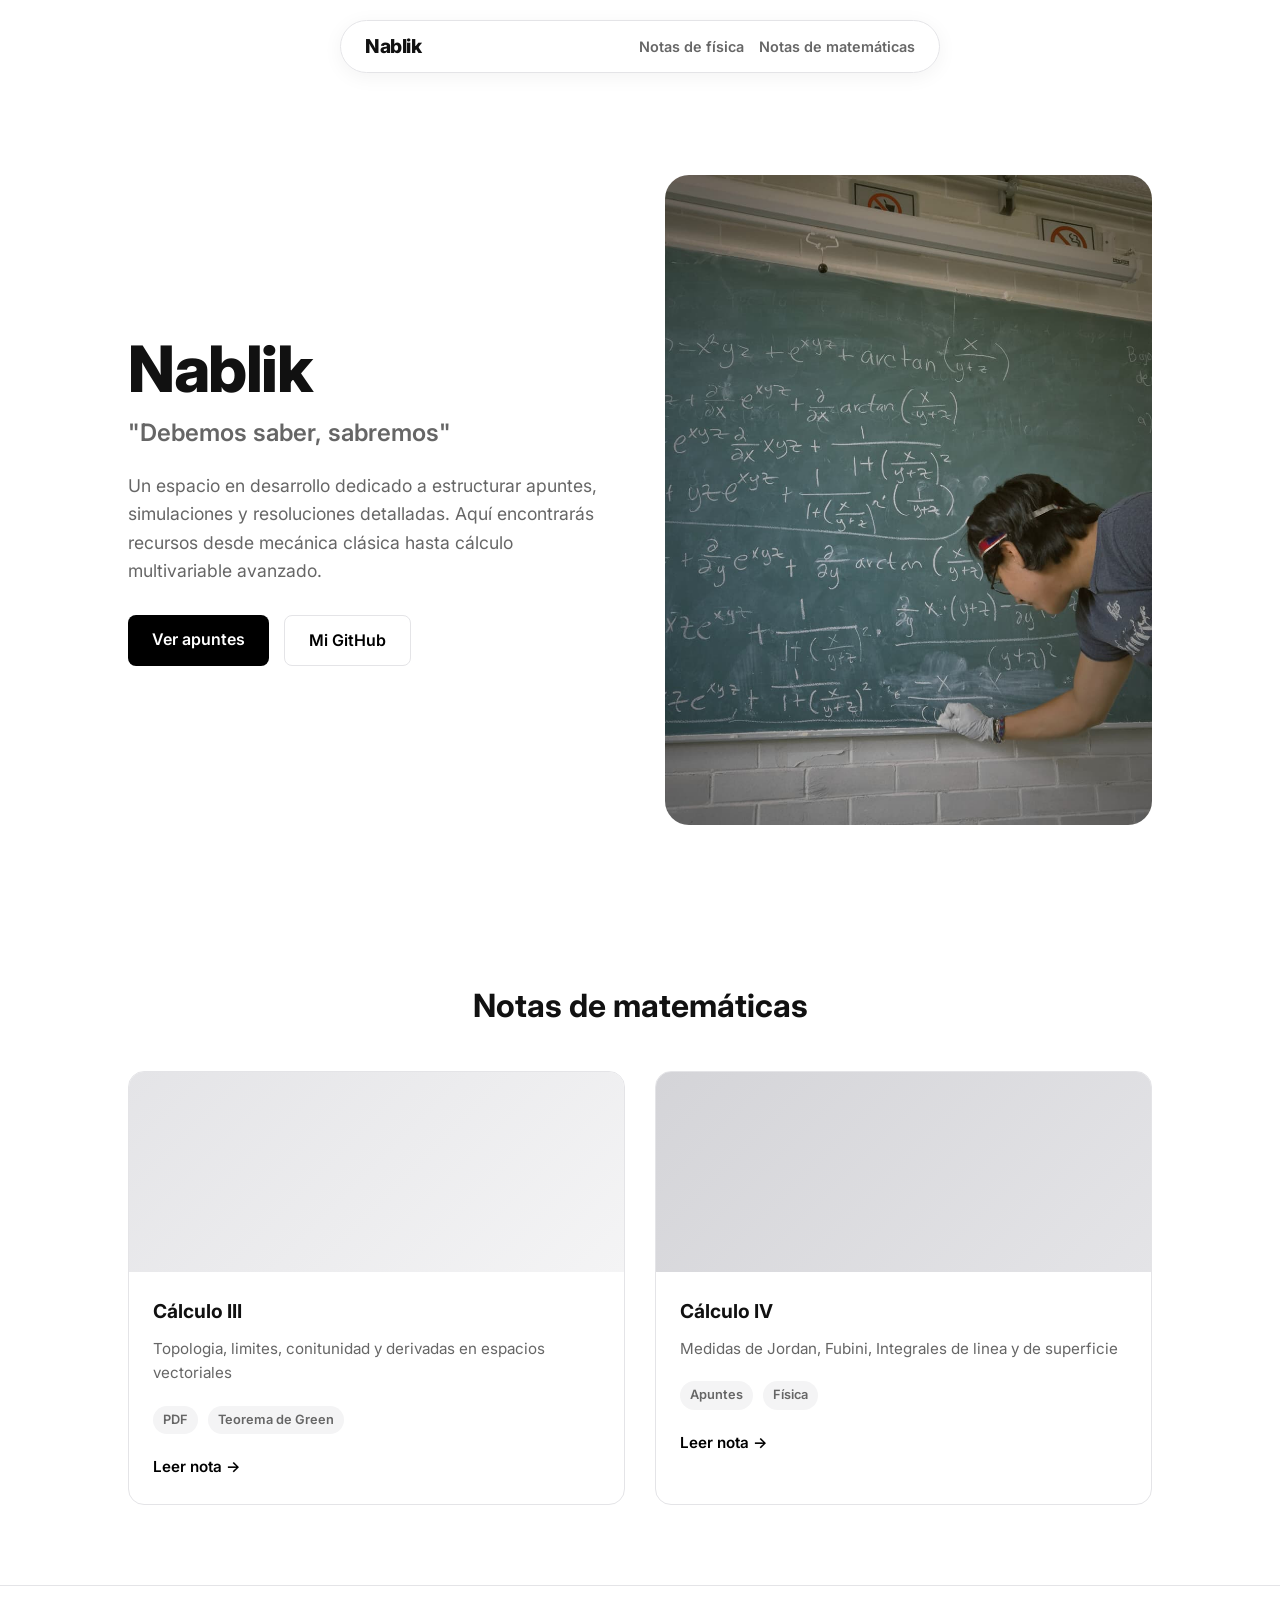
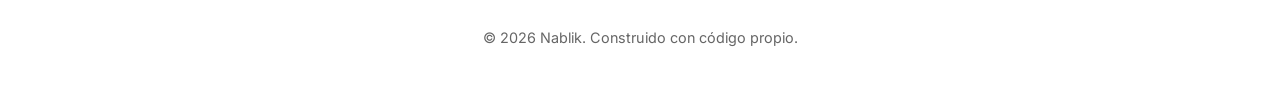
==== index.html @ 4bedd304 "Update index.html" ====
<!DOCTYPE html>
<html lang="es">
<head>
    <meta charset="UTF-8">
    <meta name="viewport" content="width=device-width, initial-scale=1.0">
    <title>Nablik </title>
    <link rel="stylesheet" href="style.css">
    <link href="https://fonts.googleapis.com/css2?family=Inter:wght@400;600;800&display=swap" rel="stylesheet">
</head>
<body>

    <nav class="navbar">
        <div class="logo">Nablik</div>
        <ul class="nav-links">
            <li><a href="#fisica">Notas de física</a></li>
            <li><a href="#matematicas">Notas de matemáticas</a></li>
        </ul>
    </nav>

    <section class="hero">
        <div class="hero-content">
            <h1><span>Nablik</span></h1>
            <h2>"Debemos saber, sabremos"</h2>
            <p>Un espacio en desarrollo dedicado a estructurar apuntes, simulaciones y resoluciones detalladas. Aquí encontrarás recursos desde mecánica clásica hasta cálculo multivariable avanzado.</p>
            <div class="hero-buttons">
                <a href="#matematicas" class="btn btn-primary">Ver apuntes</a>
                <a href="#" class="btn btn-outline">Mi GitHub</a>
            </div>
        </div>
        <div class="hero-image">
<div class="hero-image">
    <img src="thumb-mecanica.jpg" alt="Calculo" style="width: 100%; height: auto; border-radius: 24px;">
</div>
        </div>
    </section>

    <section id="matematicas" class="portfolio-section">
        <h2 class="section-title">Notas de matemáticas</h2>
        <div class="grid-container">
            
            <article class="card">
                <div class="card-img placeholder-1"></div>
                <div class="card-info">
                    <h3>Cálculo III</h3>
                    <p>Topologia, limites, conitunidad y derivadas en espacios vectoriales</p>
                    <div class="tags">
                        <span>PDF</span>
                        <span>Teorema de Green</span>
                    </div>
                    <a href="#" class="btn-link">Leer nota &rarr;</a>
                </div>
            </article>

            <article class="card">
                <div class="card-img placeholder-2"></div>
                <div class="card-info">
                    <h3>Cálculo  IV</h3>
                    <p>Medidas de Jordan, Fubini, Integrales de linea y de superficie</p>
                    <div class="tags">
                        <span>Apuntes</span>
                        <span>Física</span>
                    </div>
                    <a href="#" class="btn-link">Leer nota &rarr;</a>
                </div>
            </article>

        </div>
    </section>

    <footer>
        <p>&copy; 2026 Nablik. Construido con código propio.</p>
    </footer>

</body>
</html>
---- style.css ----
/* --- Variables de Color (Escala de Grises) --- */
:root {
    --bg-color: #ffffff;
    --text-main: #111111;
    --text-muted: #666666;
    --gray-light: #f4f4f5;
    --gray-border: #e4e4e7;
    --black: #000000;
}

/* --- Reseteo Básico --- */
* {
    margin: 0;
    padding: 0;
    box-sizing: border-box;
    font-family: 'Inter', sans-serif;
    scroll-behavior: smooth;
}

body {
    background-color: var(--bg-color);
    color: var(--text-main);
    line-height: 1.6;
}

/* --- Navegación Flotante (Estilo Video) --- */
.navbar {
    position: fixed;
    top: 20px;
    left: 50%;
    transform: translateX(-50%);
    background: rgba(255, 255, 255, 0.85);
    backdrop-filter: blur(10px);
    padding: 10px 24px;
    border-radius: 50px;
    box-shadow: 0 4px 20px rgba(0,0,0,0.05);
    border: 1px solid var(--gray-border);
    display: flex;
    gap: 30px;
    align-items: center;
    z-index: 1000;
    width: 90%;
    max-width: 600px;
    justify-content: space-between;
}

.logo {
    font-weight: 800;
    font-size: 1.2rem;
    letter-spacing: -0.5px;
}

.nav-links {
    list-style: none;
    display: flex;
    gap: 15px;
}

.nav-links a {
    text-decoration: none;
    color: var(--text-muted);
    font-size: 0.9rem;
    font-weight: 600;
    transition: color 0.3s ease;
}

.nav-links a:hover {
    color: var(--black);
}

/* --- Sección Hero --- */
.hero {
    min-height: 100vh;
    display: flex;
    align-items: center;
    justify-content: space-between;
    padding: 0 10%;
    gap: 50px;
    padding-top: 100px;
}

.hero-content {
    flex: 1;
}

.hero-content h1 {
    font-size: 4rem;
    font-weight: 800;
    line-height: 1.1;
    margin-bottom: 10px;
    letter-spacing: -1.5px;
}

.hero-content h2 {
    font-size: 1.5rem;
    color: var(--text-muted);
    font-weight: 600;
    margin-bottom: 20px;
}

.hero-content p {
    color: var(--text-muted);
    font-size: 1.1rem;
    margin-bottom: 30px;
    max-width: 500px;
}

/* Botones */
.hero-buttons {
    display: flex;
    gap: 15px;
}

.btn {
    padding: 12px 24px;
    border-radius: 8px;
    text-decoration: none;
    font-weight: 600;
    transition: all 0.3s ease;
}

.btn-primary {
    background-color: var(--black);
    color: var(--bg-color);
}

.btn-primary:hover {
    background-color: #333;
}

.btn-outline {
    background-color: transparent;
    color: var(--black);
    border: 1px solid var(--gray-border);
}

.btn-outline:hover {
    background-color: var(--gray-light);
}

/* Imagen Hero Placeholder */
.hero-image {
    flex: 1;
    display: flex;
    justify-content: flex-end;
}

.img-placeholder {
    width: 100%;
    max-width: 400px;
    height: 400px;
    background-color: var(--gray-light);
    border-radius: 24px;
    display: flex;
    align-items: center;
    justify-content: center;
    text-align: center;
    color: var(--text-muted);
    border: 1px dashed #ccc;
}

/* --- Sección de Notas (Tarjetas / Grid) --- */
.portfolio-section {
    padding: 80px 10%;
}

.section-title {
    font-size: 2rem;
    margin-bottom: 40px;
    text-align: center;
}

.grid-container {
    display: grid;
    grid-template-columns: repeat(auto-fit, minmax(300px, 1fr));
    gap: 30px;
}

.card {
    background-color: var(--bg-color);
    border: 1px solid var(--gray-border);
    border-radius: 16px;
    overflow: hidden;
    transition: transform 0.3s ease, box-shadow 0.3s ease;
}

.card:hover {
    transform: translateY(-5px);
    box-shadow: 0 10px 30px rgba(0,0,0,0.08);
}

.card-img {
    height: 200px;
    background-color: var(--gray-light);
}

.placeholder-1 { background: linear-gradient(135deg, #e4e4e7, #f4f4f5); }
.placeholder-2 { background: linear-gradient(135deg, #d4d4d8, #e4e4e7); }

.card-info {
    padding: 24px;
}

.card-info h3 {
    font-size: 1.2rem;
    margin-bottom: 10px;
}

.card-info p {
    color: var(--text-muted);
    font-size: 0.95rem;
    margin-bottom: 20px;
}

.tags {
    display: flex;
    gap: 10px;
    margin-bottom: 20px;
    flex-wrap: wrap;
}

.tags span {
    background-color: var(--gray-light);
    padding: 4px 10px;
    border-radius: 20px;
    font-size: 0.8rem;
    color: var(--text-muted);
    font-weight: 600;
}

.btn-link {
    text-decoration: none;
    color: var(--black);
    font-weight: 600;
    font-size: 0.95rem;
}

.btn-link:hover {
    text-decoration: underline;
}

/* --- Footer --- */
footer {
    text-align: center;
    padding: 40px;
    color: var(--text-muted);
    font-size: 0.9rem;
    border-top: 1px solid var(--gray-border);
}

/* --- Diseño Adaptable (Celulares) --- */
@media (max-width: 768px) {
    .navbar {
        flex-direction: column;
        gap: 10px;
        padding: 15px;
        border-radius: 16px;
    }
    
    .hero {
        flex-direction: column;
        text-align: center;
        padding-top: 140px;
    }

    .hero-content h1 {
        font-size: 3rem;
    }

    .hero-buttons {
        justify-content: center;
    }

    .hero-image {
        justify-content: center;
        width: 100%;
        margin-top: 30px;
    }
}
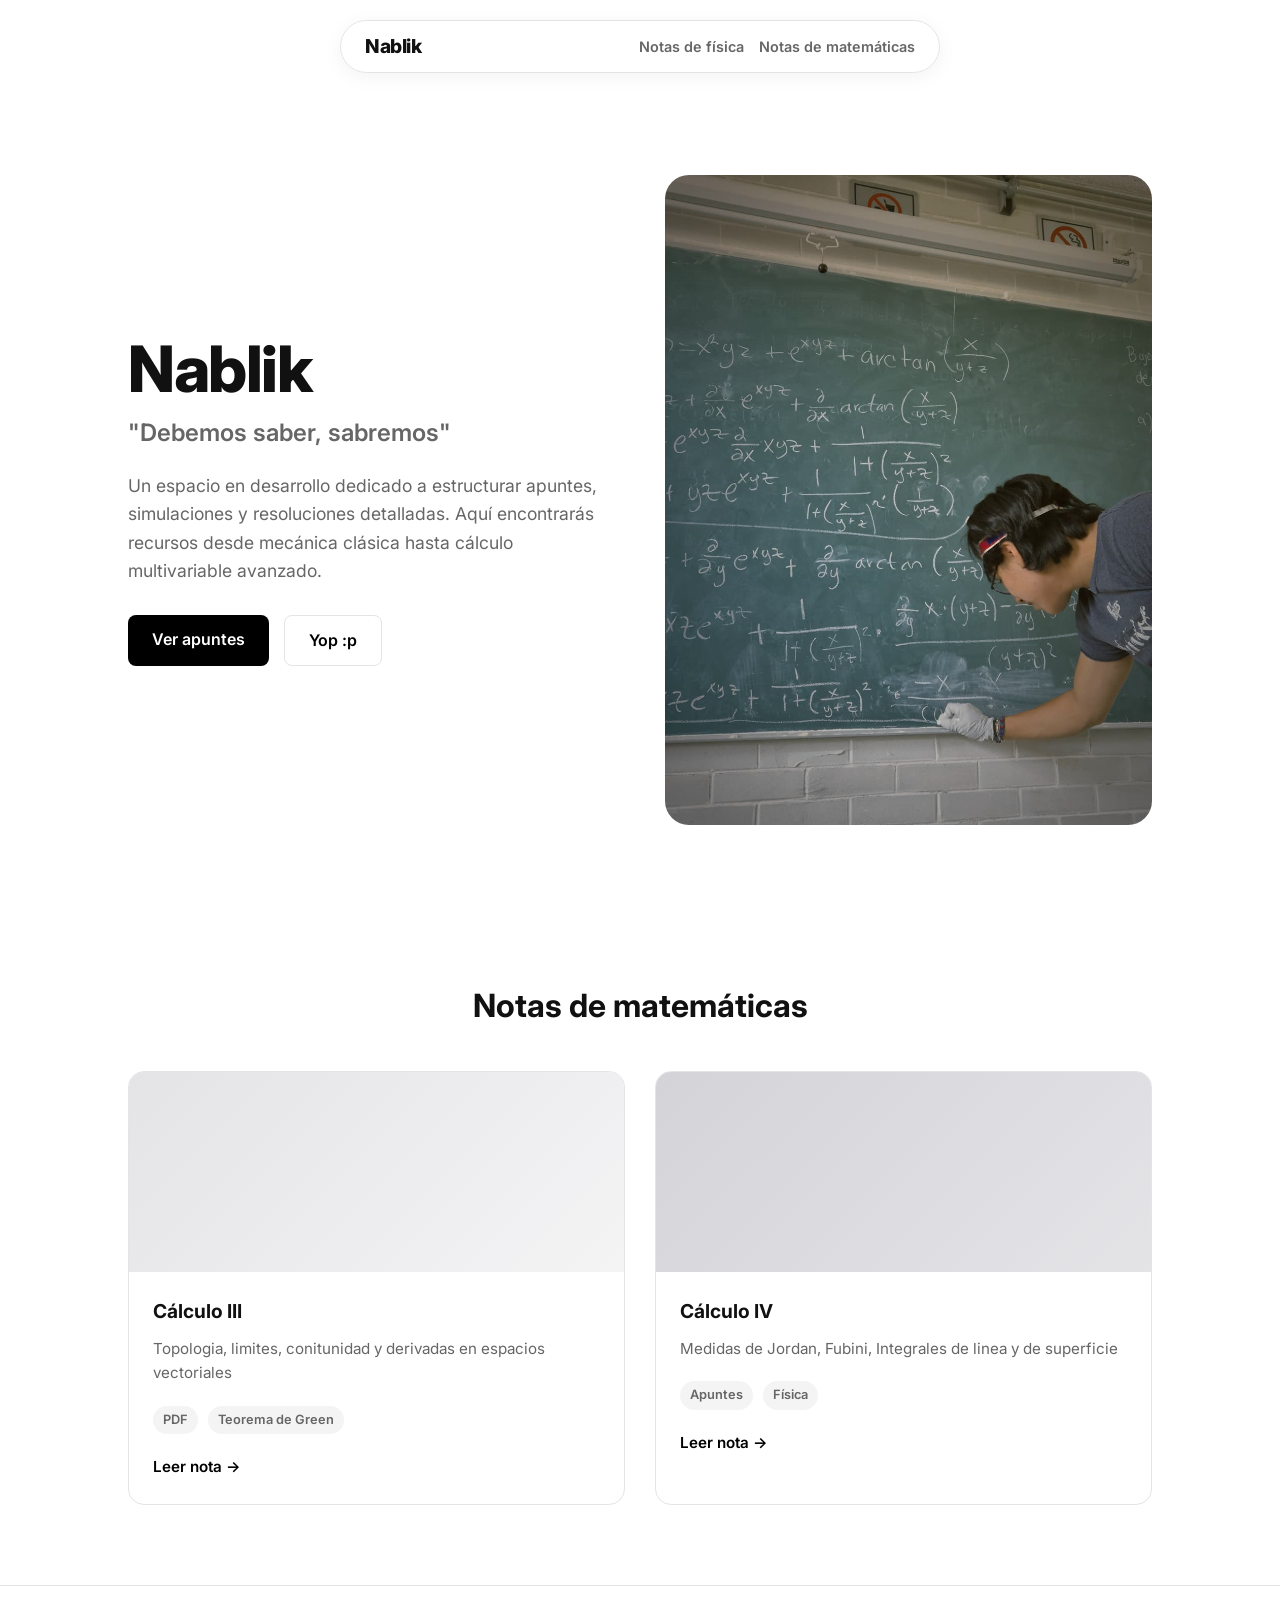
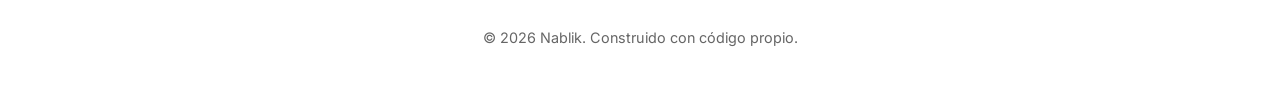
==== commit ebd7f969: "Update index.html" ====
--- a/index.html
+++ b/index.html
@@ -24,7 +24,7 @@
             <p>Un espacio en desarrollo dedicado a estructurar apuntes, simulaciones y resoluciones detalladas. Aquí encontrarás recursos desde mecánica clásica hasta cálculo multivariable avanzado.</p>
             <div class="hero-buttons">
                 <a href="#matematicas" class="btn btn-primary">Ver apuntes</a>
-                <a href="#" class="btn btn-outline">Mi GitHub</a>
+                <a href="#" class="btn btn-outline">Yop :p</a>
             </div>
         </div>
         <div class="hero-image">
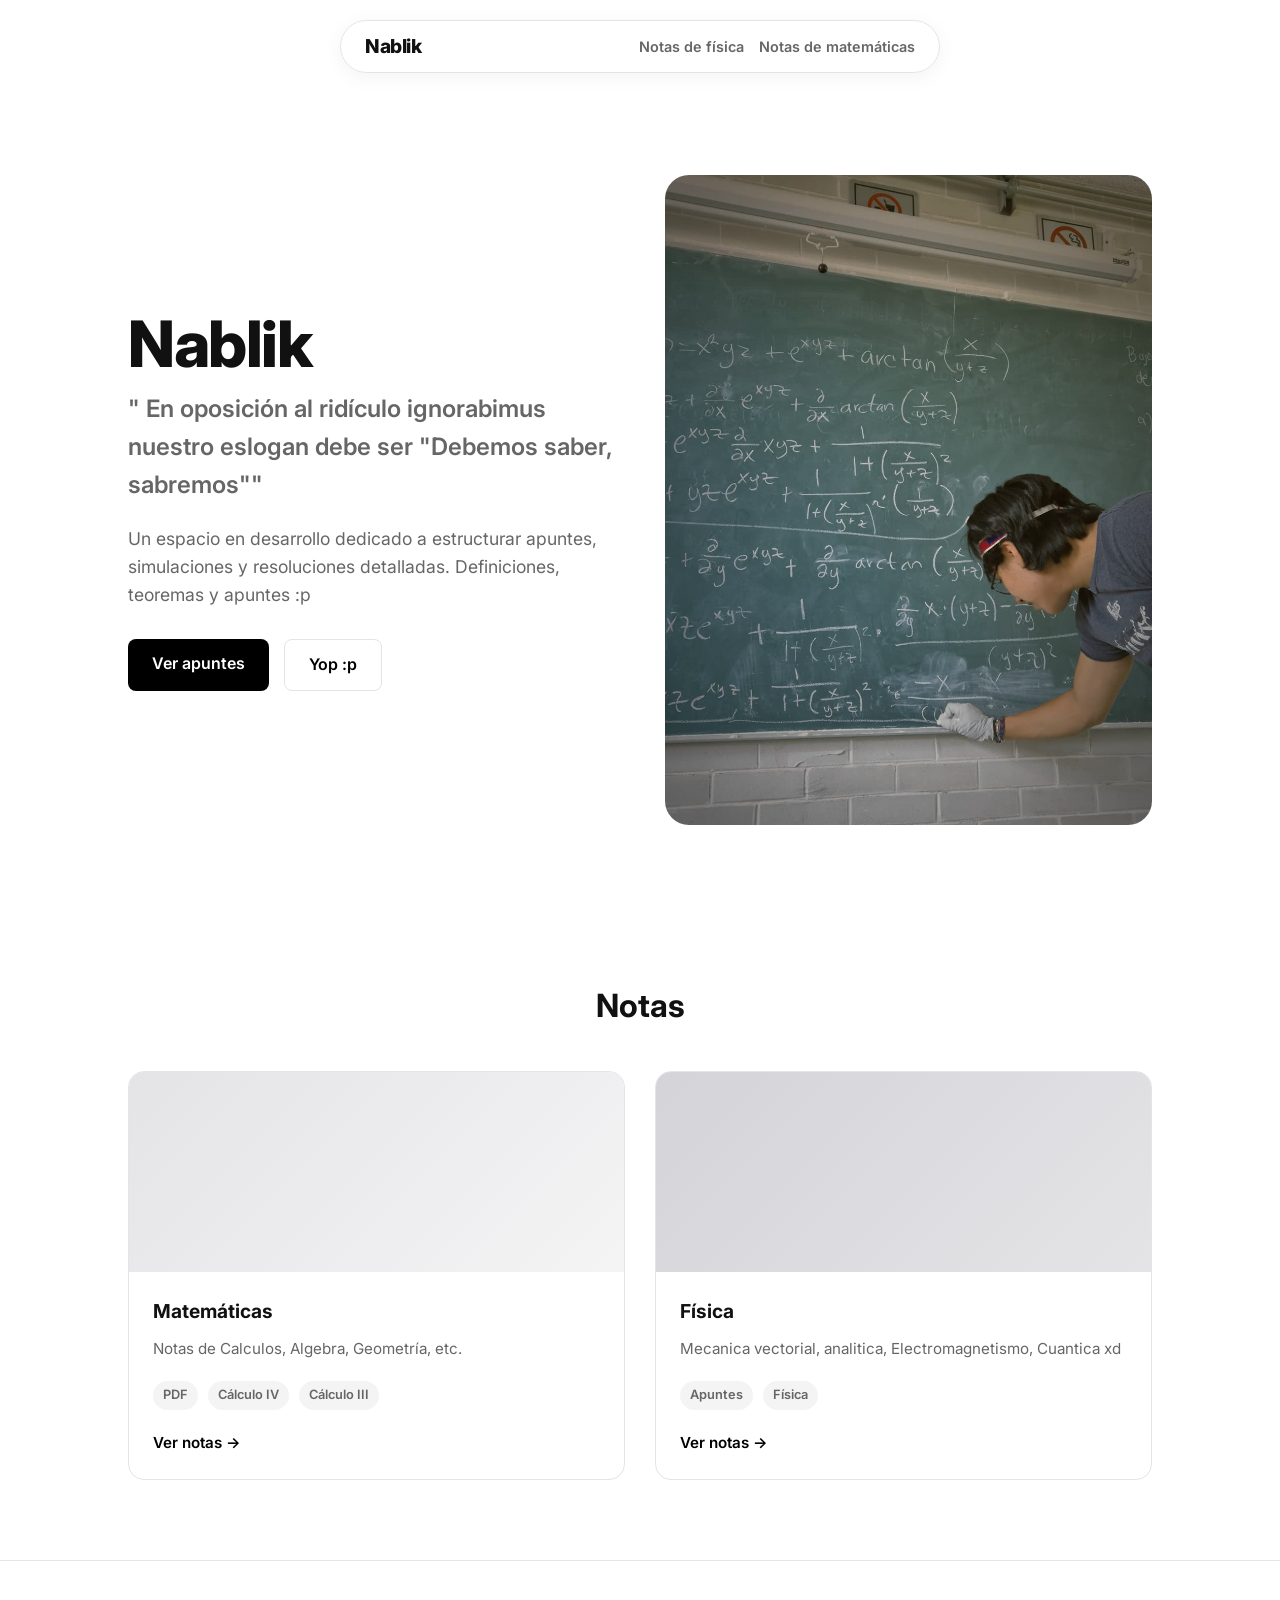
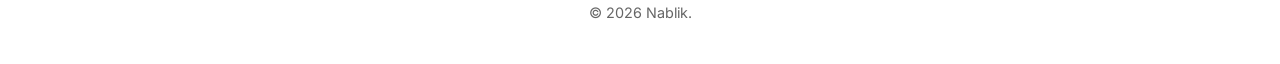
==== commit 36860404: "Update index.html" ====
--- a/index.html
+++ b/index.html
@@ -20,8 +20,8 @@
     <section class="hero">
         <div class="hero-content">
             <h1><span>Nablik</span></h1>
-            <h2>"Debemos saber, sabremos"</h2>
-            <p>Un espacio en desarrollo dedicado a estructurar apuntes, simulaciones y resoluciones detalladas. Aquí encontrarás recursos desde mecánica clásica hasta cálculo multivariable avanzado.</p>
+            <h2>" En oposición al ridículo ignorabimus nuestro eslogan debe ser "Debemos saber, sabremos""</h2>
+            <p>Un espacio en desarrollo dedicado a estructurar apuntes, simulaciones y resoluciones detalladas. Definiciones, teoremas y apuntes :p</p>
             <div class="hero-buttons">
                 <a href="#matematicas" class="btn btn-primary">Ver apuntes</a>
                 <a href="#" class="btn btn-outline">Yop :p</a>
@@ -35,32 +35,33 @@
     </section>
 
     <section id="matematicas" class="portfolio-section">
-        <h2 class="section-title">Notas de matemáticas</h2>
+        <h2 class="section-title">Notas</h2>
         <div class="grid-container">
             
             <article class="card">
                 <div class="card-img placeholder-1"></div>
                 <div class="card-info">
-                    <h3>Cálculo III</h3>
-                    <p>Topologia, limites, conitunidad y derivadas en espacios vectoriales</p>
+                    <h3>Matemáticas</h3>
+                    <p>Notas de Calculos, Algebra, Geometría, etc.</p>
                     <div class="tags">
                         <span>PDF</span>
-                        <span>Teorema de Green</span>
+                        <span>Cálculo IV</span>
+                        <span>Cálculo III</span>
                     </div>
-                    <a href="#" class="btn-link">Leer nota &rarr;</a>
+                    <a href="#" class="btn-link">Ver notas &rarr;</a>
                 </div>
             </article>
 
             <article class="card">
                 <div class="card-img placeholder-2"></div>
                 <div class="card-info">
-                    <h3>Cálculo  IV</h3>
-                    <p>Medidas de Jordan, Fubini, Integrales de linea y de superficie</p>
+                    <h3>Física</h3>
+                    <p>Mecanica vectorial, analitica, Electromagnetismo, Cuantica xd</p>
                     <div class="tags">
                         <span>Apuntes</span>
                         <span>Física</span>
                     </div>
-                    <a href="#" class="btn-link">Leer nota &rarr;</a>
+                    <a href="#" class="btn-link">Ver notas &rarr;</a>
                 </div>
             </article>
 
@@ -68,7 +69,7 @@
     </section>
 
     <footer>
-        <p>&copy; 2026 Nablik. Construido con código propio.</p>
+        <p>&copy; 2026 Nablik.</p>
     </footer>
 
 </body>
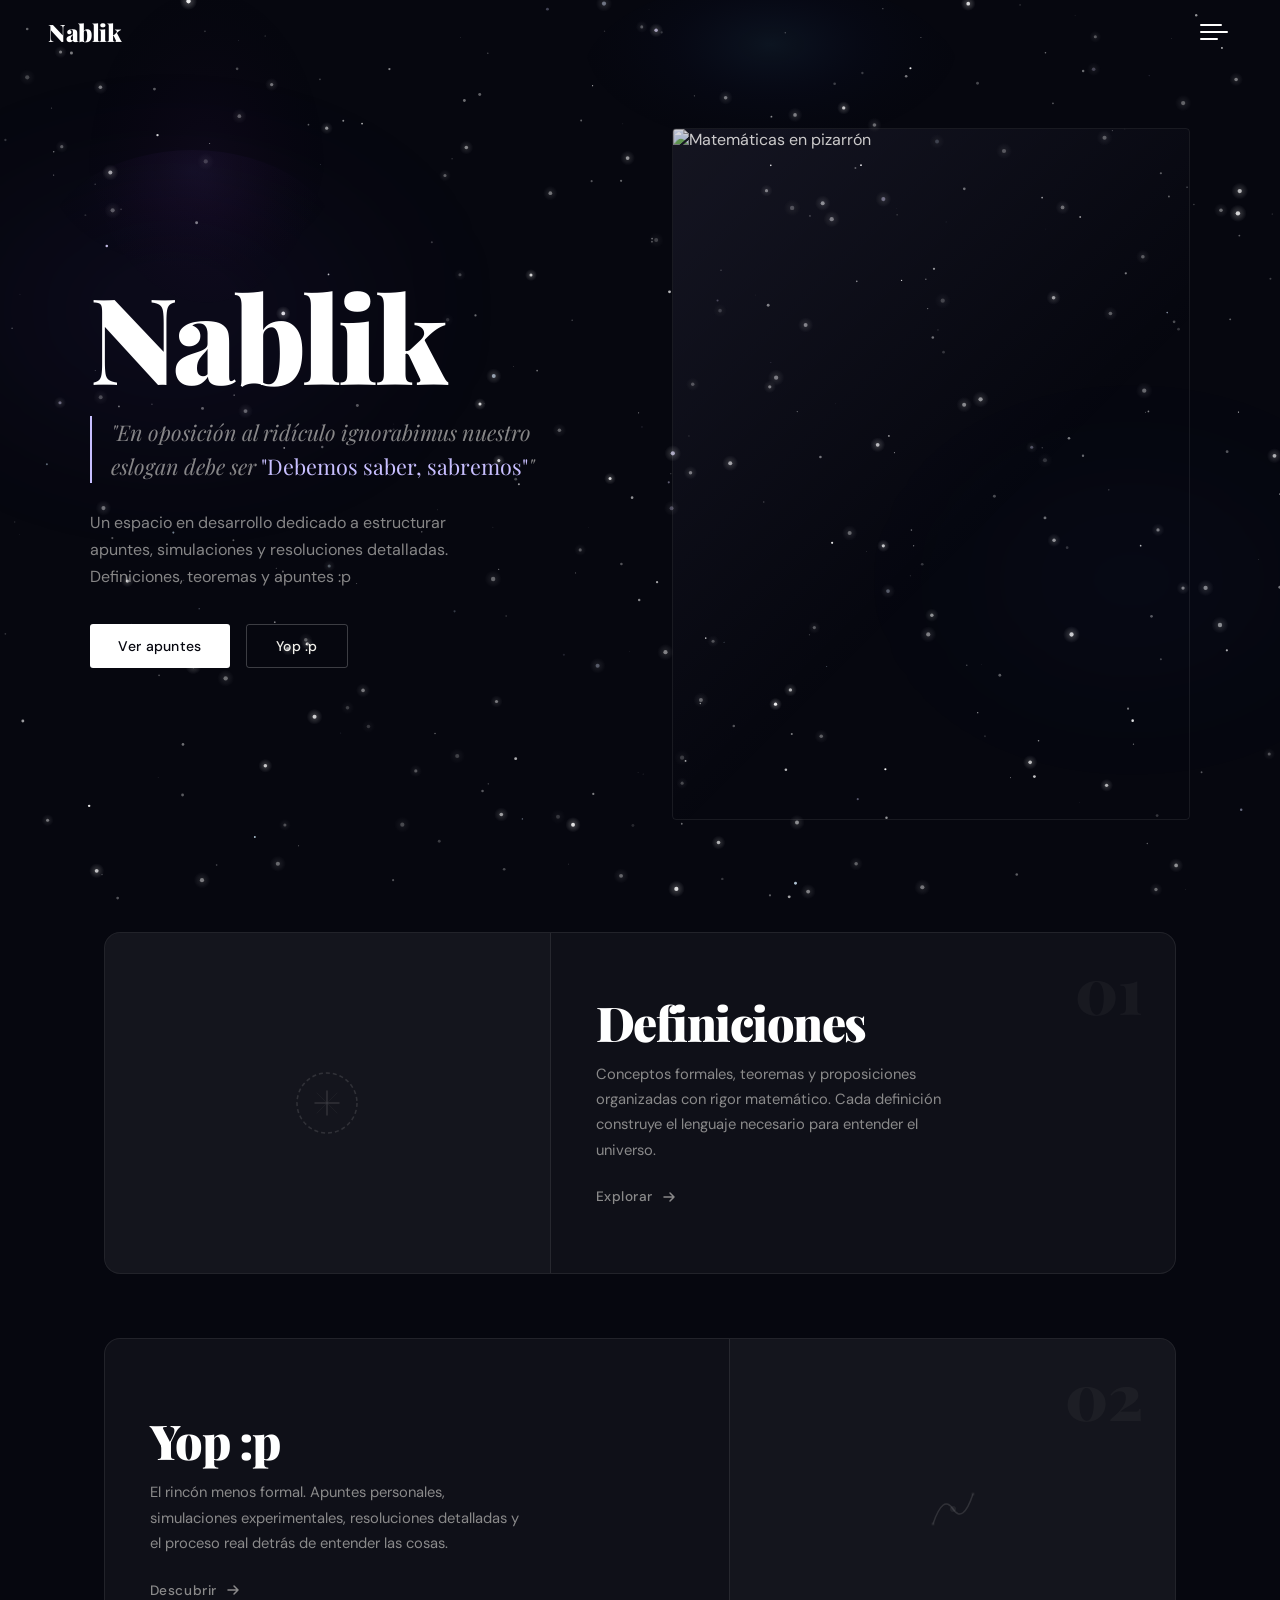
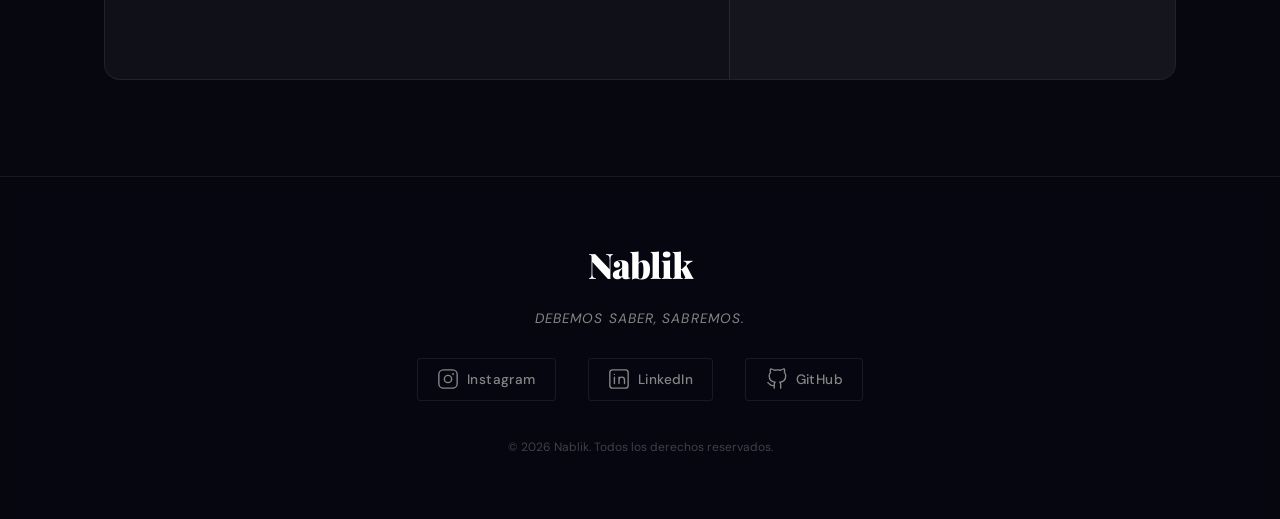
==== commit e64145e0: "Add files via upload" ====
--- a/index.html
+++ b/index.html
@@ -1,76 +1,150 @@
 <!DOCTYPE html>
 <html lang="es">
 <head>
-    <meta charset="UTF-8">
-    <meta name="viewport" content="width=device-width, initial-scale=1.0">
-    <title>Nablik </title>
-    <link rel="stylesheet" href="style.css">
-    <link href="https://fonts.googleapis.com/css2?family=Inter:wght@400;600;800&display=swap" rel="stylesheet">
+  <meta charset="UTF-8" />
+  <meta name="viewport" content="width=device-width, initial-scale=1.0" />
+  <title>Nablik</title>
+  <link rel="stylesheet" href="style.css" />
+  <link href="https://fonts.googleapis.com/css2?family=Playfair+Display:wght@400;700;900&family=DM+Sans:wght@300;400;500&display=swap" rel="stylesheet" />
 </head>
 <body>
 
-    <nav class="navbar">
-        <div class="logo">Nablik</div>
-        <ul class="nav-links">
-            <li><a href="#fisica">Notas de física</a></li>
-            <li><a href="#matematicas">Notas de matemáticas</a></li>
-        </ul>
-    </nav>
+  <!-- Fondo estelar animado -->
+  <canvas id="starCanvas"></canvas>
+  <div class="nebula-layer"></div>
+  <div class="nebula-layer-2"></div>
 
-    <section class="hero">
-        <div class="hero-content">
-            <h1><span>Nablik</span></h1>
-            <h2>" En oposición al ridículo ignorabimus nuestro eslogan debe ser "Debemos saber, sabremos""</h2>
-            <p>Un espacio en desarrollo dedicado a estructurar apuntes, simulaciones y resoluciones detalladas. Definiciones, teoremas y apuntes :p</p>
-            <div class="hero-buttons">
-                <a href="#matematicas" class="btn btn-primary">Ver apuntes</a>
-                <a href="#" class="btn btn-outline">Yop :p</a>
-            </div>
+  <!-- NAVBAR -->
+  <nav class="navbar" id="navbar">
+    <div class="nav-logo">Nablik</div>
+    <button class="hamburger" id="hamburger" aria-label="Menú">
+      <span></span>
+      <span></span>
+      <span></span>
+    </button>
+    <ul class="nav-menu" id="navMenu">
+      <li><a href="#definiciones" class="nav-link" data-close-menu>Definiciones</a></li>
+      <li><a href="#yop" class="nav-link" data-close-menu>Yop :p</a></li>
+    </ul>
+  </nav>
+
+  <!-- OVERLAY MENÚ MÓVIL -->
+  <div class="nav-overlay" id="navOverlay"></div>
+
+  <!-- HERO -->
+  <section class="hero" id="inicio">
+    <div class="hero-content">
+      <h1 class="hero-title reveal">Nablik</h1>
+      <blockquote class="hero-quote reveal reveal-delay-1">
+        "En oposición al ridículo ignorabimus nuestro eslogan debe ser <em>"Debemos saber, sabremos"</em>"
+      </blockquote>
+      <p class="hero-desc reveal reveal-delay-2">
+        Un espacio en desarrollo dedicado a estructurar apuntes, simulaciones y resoluciones detalladas. Definiciones, teoremas y apuntes :p
+      </p>
+      <div class="hero-actions reveal reveal-delay-3">
+        <a href="#definiciones" class="btn btn-primary">Ver apuntes</a>
+        <a href="#yop" class="btn btn-outline">Yop :p</a>
+      </div>
+    </div>
+    <div class="hero-image-wrap reveal reveal-delay-2">
+      <div class="hero-image-frame">
+        <img src="https://images.unsplash.com/photo-1596496050827-8299e0220de1?w=800&q=80" alt="Matemáticas en pizarrón" />
+        <div class="frame-glow"></div>
+      </div>
+    </div>
+  </section>
+
+  <!-- SECCIONES PRINCIPALES -->
+  <main class="sections" id="sections">
+
+    <!-- SECCIÓN DEFINICIONES -->
+    <section class="card-section" id="definiciones">
+      <div class="section-label">01</div>
+      <div class="card-inner">
+        <div class="card-image-area">
+          <div class="card-img-placeholder">
+            <svg viewBox="0 0 80 80" fill="none" xmlns="http://www.w3.org/2000/svg">
+              <circle cx="40" cy="40" r="30" stroke="currentColor" stroke-width="1.5" stroke-dasharray="4 3"/>
+              <path d="M28 40h24M40 28v24" stroke="currentColor" stroke-width="1.5" stroke-linecap="round"/>
+              <path d="M30 30l20 20M50 30L30 50" stroke="currentColor" stroke-width="0.8" stroke-linecap="round" opacity="0.4"/>
+            </svg>
+          </div>
+          <!-- Coloca aquí tu imagen: <img src="tu-imagen.jpg" alt="Definiciones" /> -->
         </div>
-        <div class="hero-image">
-<div class="hero-image">
-    <img src="thumb-mecanica.jpg" alt="Calculo" style="width: 100%; height: auto; border-radius: 24px;">
-</div>
+        <div class="card-text">
+          <h2 class="card-title">Definiciones</h2>
+          <p class="card-desc">Conceptos formales, teoremas y proposiciones organizadas con rigor matemático. Cada definición construye el lenguaje necesario para entender el universo.</p>
+          <a href="#" class="card-link">
+            Explorar
+            <svg width="16" height="16" viewBox="0 0 16 16" fill="none"><path d="M3 8h10M9 4l4 4-4 4" stroke="currentColor" stroke-width="1.5" stroke-linecap="round" stroke-linejoin="round"/></svg>
+          </a>
         </div>
+      </div>
     </section>
 
-    <section id="matematicas" class="portfolio-section">
-        <h2 class="section-title">Notas</h2>
-        <div class="grid-container">
-            
-            <article class="card">
-                <div class="card-img placeholder-1"></div>
-                <div class="card-info">
-                    <h3>Matemáticas</h3>
-                    <p>Notas de Calculos, Algebra, Geometría, etc.</p>
-                    <div class="tags">
-                        <span>PDF</span>
-                        <span>Cálculo IV</span>
-                        <span>Cálculo III</span>
-                    </div>
-                    <a href="#" class="btn-link">Ver notas &rarr;</a>
-                </div>
-            </article>
-
-            <article class="card">
-                <div class="card-img placeholder-2"></div>
-                <div class="card-info">
-                    <h3>Física</h3>
-                    <p>Mecanica vectorial, analitica, Electromagnetismo, Cuantica xd</p>
-                    <div class="tags">
-                        <span>Apuntes</span>
-                        <span>Física</span>
-                    </div>
-                    <a href="#" class="btn-link">Ver notas &rarr;</a>
-                </div>
-            </article>
-
+    <!-- SECCIÓN YOP -->
+    <section class="card-section card-alt" id="yop">
+      <div class="section-label">02</div>
+      <div class="card-inner card-inner-reverse">
+        <div class="card-image-area">
+          <div class="card-img-placeholder">
+            <svg viewBox="0 0 80 80" fill="none" xmlns="http://www.w3.org/2000/svg">
+              <path d="M20 55 Q30 25 40 40 Q50 55 60 25" stroke="currentColor" stroke-width="1.5" stroke-linecap="round" fill="none"/>
+              <circle cx="40" cy="40" r="3" fill="currentColor" opacity="0.5"/>
+              <circle cx="20" cy="55" r="2" fill="currentColor" opacity="0.3"/>
+              <circle cx="60" cy="25" r="2" fill="currentColor" opacity="0.3"/>
+            </svg>
+          </div>
+          <!-- Coloca aquí tu imagen: <img src="tu-imagen.jpg" alt="Yop" /> -->
         </div>
+        <div class="card-text">
+          <h2 class="card-title">Yop :p</h2>
+          <p class="card-desc">El rincón menos formal. Apuntes personales, simulaciones experimentales, resoluciones detalladas y el proceso real detrás de entender las cosas.</p>
+          <a href="#" class="card-link">
+            Descubrir
+            <svg width="16" height="16" viewBox="0 0 16 16" fill="none"><path d="M3 8h10M9 4l4 4-4 4" stroke="currentColor" stroke-width="1.5" stroke-linecap="round" stroke-linejoin="round"/></svg>
+          </a>
+        </div>
+      </div>
     </section>
 
-    <footer>
-        <p>&copy; 2026 Nablik.</p>
-    </footer>
+  </main>
 
+  <!-- FOOTER / REDES SOCIALES -->
+  <footer class="footer">
+    <div class="footer-inner">
+      <p class="footer-logo">Nablik</p>
+      <p class="footer-tagline">Debemos saber, sabremos.</p>
+      <div class="social-links">
+        <!-- Instagram -->
+        <a href="https://instagram.com/" target="_blank" aria-label="Instagram" class="social-icon">
+          <svg width="22" height="22" viewBox="0 0 24 24" fill="none" stroke="currentColor" stroke-width="1.5" stroke-linecap="round" stroke-linejoin="round">
+            <rect x="2" y="2" width="20" height="20" rx="5" ry="5"/>
+            <circle cx="12" cy="12" r="4"/>
+            <circle cx="17.5" cy="6.5" r="1" fill="currentColor" stroke="none"/>
+          </svg>
+          <span>Instagram</span>
+        </a>
+        <!-- LinkedIn -->
+        <a href="https://linkedin.com/" target="_blank" aria-label="LinkedIn" class="social-icon">
+          <svg width="22" height="22" viewBox="0 0 24 24" fill="none" stroke="currentColor" stroke-width="1.5" stroke-linecap="round" stroke-linejoin="round">
+            <rect x="2" y="2" width="20" height="20" rx="3"/>
+            <path d="M7 10v7M7 7v.01M12 10v7M12 13a3 3 0 016 0v4"/>
+          </svg>
+          <span>LinkedIn</span>
+        </a>
+        <!-- GitHub -->
+        <a href="https://github.com/" target="_blank" aria-label="GitHub" class="social-icon">
+          <svg width="22" height="22" viewBox="0 0 24 24" fill="none" stroke="currentColor" stroke-width="1.5" stroke-linecap="round" stroke-linejoin="round">
+            <path d="M9 19c-5 1.5-5-2.5-7-3m14 6v-3.87a3.37 3.37 0 00-.94-2.61c3.14-.35 6.44-1.54 6.44-7A5.44 5.44 0 0020 4.77 5.07 5.07 0 0019.91 1S18.73.65 16 2.48a13.38 13.38 0 00-7 0C6.27.65 5.09 1 5.09 1A5.07 5.07 0 005 4.77a5.44 5.44 0 00-1.5 3.78c0 5.42 3.3 6.61 6.44 7A3.37 3.37 0 009 18.13V22"/>
+          </svg>
+          <span>GitHub</span>
+        </a>
+      </div>
+      <p class="footer-copy">© 2026 Nablik. Todos los derechos reservados.</p>
+    </div>
+  </footer>
+
+  <script src="script.js"></script>
 </body>
 </html>
--- a/style.css
+++ b/style.css
@@ -1,279 +1,735 @@
-/* --- Variables de Color (Escala de Grises) --- */
+/* =============================================
+   NABLIK — style.css
+   Dark cosmic minimalist theme
+   ============================================= */
+
+/* ---- VARIABLES ---- */
 :root {
-    --bg-color: #ffffff;
-    --text-main: #111111;
-    --text-muted: #666666;
-    --gray-light: #f4f4f5;
-    --gray-border: #e4e4e7;
-    --black: #000000;
-}
-
-/* --- Reseteo Básico --- */
-* {
-    margin: 0;
-    padding: 0;
-    box-sizing: border-box;
-    font-family: 'Inter', sans-serif;
-    scroll-behavior: smooth;
+  --bg: #06070f;
+  --surface: rgba(255,255,255,0.04);
+  --surface-hover: rgba(255,255,255,0.08);
+  --border: rgba(255,255,255,0.08);
+  --border-hover: rgba(255,255,255,0.22);
+  --text-primary: #f0efea;
+  --text-secondary: rgba(240,239,234,0.55);
+  --accent: #c8bfff;
+  --accent-glow: rgba(200,191,255,0.18);
+  --white: #ffffff;
+  --nav-h: 64px;
+  --radius: 16px;
+  --transition: 0.38s cubic-bezier(0.4,0,0.2,1);
+}
+
+/* ---- RESET ---- */
+*, *::before, *::after { box-sizing: border-box; margin: 0; padding: 0; }
+
+html {
+  scroll-behavior: smooth;
+  font-size: 16px;
 }
 
 body {
-    background-color: var(--bg-color);
-    color: var(--text-main);
-    line-height: 1.6;
-}
-
-/* --- Navegación Flotante (Estilo Video) --- */
+  font-family: 'DM Sans', sans-serif;
+  background: var(--bg);
+  color: var(--text-primary);
+  min-height: 100vh;
+  overflow-x: hidden;
+  position: relative;
+}
+
+body.menu-open { overflow: hidden; }
+
+img { display: block; width: 100%; height: 100%; object-fit: cover; }
+a { text-decoration: none; color: inherit; }
+ul { list-style: none; }
+
+/* =============================================
+   CANVAS STARFIELD
+   ============================================= */
+#starCanvas {
+  position: fixed;
+  inset: 0;
+  width: 100vw;
+  height: 100vh;
+  z-index: 0;
+  pointer-events: none;
+}
+
+/* Extra nebula CSS layers */
+.nebula-layer,
+.nebula-layer-2 {
+  position: fixed;
+  pointer-events: none;
+  z-index: 0;
+  border-radius: 50%;
+  filter: blur(80px);
+  opacity: 0;
+  animation: nebulaPulse 18s ease-in-out infinite;
+}
+
+.nebula-layer {
+  width: 600px;
+  height: 350px;
+  background: radial-gradient(ellipse, rgba(120,80,220,0.14) 0%, transparent 70%);
+  top: 15vh;
+  left: -10vw;
+  animation-delay: 0s;
+  opacity: 0.7;
+}
+
+.nebula-layer-2 {
+  width: 500px;
+  height: 280px;
+  background: radial-gradient(ellipse, rgba(60,120,255,0.10) 0%, transparent 70%);
+  bottom: 20vh;
+  right: -8vw;
+  animation-delay: 9s;
+  opacity: 0.5;
+}
+
+@keyframes nebulaPulse {
+  0%, 100% { transform: scale(1) translateY(0); opacity: 0.5; }
+  50%       { transform: scale(1.12) translateY(-20px); opacity: 0.9; }
+}
+
+/* =============================================
+   NAVBAR
+   ============================================= */
 .navbar {
-    position: fixed;
-    top: 20px;
-    left: 50%;
-    transform: translateX(-50%);
-    background: rgba(255, 255, 255, 0.85);
-    backdrop-filter: blur(10px);
-    padding: 10px 24px;
-    border-radius: 50px;
-    box-shadow: 0 4px 20px rgba(0,0,0,0.05);
-    border: 1px solid var(--gray-border);
-    display: flex;
-    gap: 30px;
-    align-items: center;
-    z-index: 1000;
-    width: 90%;
-    max-width: 600px;
-    justify-content: space-between;
-}
-
-.logo {
-    font-weight: 800;
-    font-size: 1.2rem;
-    letter-spacing: -0.5px;
-}
-
-.nav-links {
-    list-style: none;
-    display: flex;
-    gap: 15px;
-}
-
-.nav-links a {
-    text-decoration: none;
-    color: var(--text-muted);
-    font-size: 0.9rem;
-    font-weight: 600;
-    transition: color 0.3s ease;
-}
-
-.nav-links a:hover {
-    color: var(--black);
-}
-
-/* --- Sección Hero --- */
+  position: fixed;
+  top: 0;
+  left: 0;
+  right: 0;
+  z-index: 100;
+  height: var(--nav-h);
+  display: flex;
+  align-items: center;
+  justify-content: space-between;
+  padding: 0 clamp(1.2rem, 5vw, 3rem);
+  background: transparent;
+  border-bottom: 1px solid transparent;
+  transition: background var(--transition), border-color var(--transition), backdrop-filter var(--transition);
+}
+
+.navbar.scrolled {
+  background: rgba(6,7,15,0.82);
+  border-bottom-color: var(--border);
+  backdrop-filter: blur(18px);
+}
+
+.nav-logo {
+  font-family: 'Playfair Display', serif;
+  font-weight: 900;
+  font-size: 1.5rem;
+  letter-spacing: -0.5px;
+  color: var(--white);
+  cursor: pointer;
+  z-index: 101;
+}
+
+/* HAMBURGER */
+.hamburger {
+  display: flex;
+  flex-direction: column;
+  justify-content: center;
+  gap: 5px;
+  width: 36px;
+  height: 36px;
+  background: none;
+  border: none;
+  cursor: pointer;
+  z-index: 101;
+  padding: 4px;
+}
+
+.hamburger span {
+  display: block;
+  height: 2px;
+  background: var(--white);
+  border-radius: 2px;
+  transition: transform 0.35s cubic-bezier(0.4,0,0.2,1), opacity 0.25s ease, width 0.3s ease;
+  transform-origin: center;
+}
+
+.hamburger span:nth-child(1) { width: 22px; }
+.hamburger span:nth-child(2) { width: 28px; }
+.hamburger span:nth-child(3) { width: 18px; }
+
+.hamburger:hover span { background: var(--accent); }
+
+.hamburger.active span:nth-child(1) {
+  transform: translateY(7px) rotate(45deg);
+  width: 26px;
+}
+.hamburger.active span:nth-child(2) {
+  opacity: 0;
+  transform: scaleX(0);
+}
+.hamburger.active span:nth-child(3) {
+  transform: translateY(-7px) rotate(-45deg);
+  width: 26px;
+}
+
+/* NAV MENU — slide-in drawer */
+.nav-menu {
+  position: fixed;
+  top: 0;
+  right: 0;
+  height: 100vh;
+  width: min(300px, 80vw);
+  background: rgba(8,9,20,0.97);
+  backdrop-filter: blur(24px);
+  border-left: 1px solid var(--border);
+  display: flex;
+  flex-direction: column;
+  justify-content: center;
+  align-items: flex-start;
+  gap: 0;
+  padding: var(--nav-h) 2.5rem 2rem;
+  transform: translateX(100%);
+  transition: transform 0.45s cubic-bezier(0.4,0,0.2,1);
+  z-index: 100;
+}
+
+.nav-menu.open {
+  transform: translateX(0);
+}
+
+.nav-link {
+  display: block;
+  font-family: 'Playfair Display', serif;
+  font-size: 2rem;
+  font-weight: 700;
+  color: var(--text-secondary);
+  padding: 0.6rem 0;
+  letter-spacing: -0.5px;
+  transition: color var(--transition), transform var(--transition);
+  position: relative;
+}
+
+.nav-link::after {
+  content: '';
+  position: absolute;
+  bottom: 4px;
+  left: 0;
+  width: 0;
+  height: 2px;
+  background: var(--accent);
+  transition: width var(--transition);
+}
+
+.nav-link:hover {
+  color: var(--white);
+  transform: translateX(6px);
+}
+
+.nav-link:hover::after { width: 100%; }
+
+/* OVERLAY */
+.nav-overlay {
+  position: fixed;
+  inset: 0;
+  background: rgba(0,0,0,0.5);
+  z-index: 99;
+  opacity: 0;
+  pointer-events: none;
+  transition: opacity var(--transition);
+}
+.nav-overlay.visible {
+  opacity: 1;
+  pointer-events: all;
+}
+
+/* =============================================
+   HERO
+   ============================================= */
 .hero {
-    min-height: 100vh;
-    display: flex;
-    align-items: center;
-    justify-content: space-between;
-    padding: 0 10%;
-    gap: 50px;
-    padding-top: 100px;
-}
-
-.hero-content {
-    flex: 1;
-}
-
-.hero-content h1 {
-    font-size: 4rem;
-    font-weight: 800;
-    line-height: 1.1;
-    margin-bottom: 10px;
-    letter-spacing: -1.5px;
-}
-
-.hero-content h2 {
-    font-size: 1.5rem;
-    color: var(--text-muted);
-    font-weight: 600;
-    margin-bottom: 20px;
-}
-
-.hero-content p {
-    color: var(--text-muted);
-    font-size: 1.1rem;
-    margin-bottom: 30px;
-    max-width: 500px;
-}
-
-/* Botones */
-.hero-buttons {
-    display: flex;
-    gap: 15px;
-}
-
+  position: relative;
+  z-index: 1;
+  min-height: 100vh;
+  display: grid;
+  grid-template-columns: 1fr 1fr;
+  align-items: center;
+  gap: 4rem;
+  padding: calc(var(--nav-h) + 4rem) clamp(1.2rem, 7vw, 6rem) 5rem;
+  max-width: 1400px;
+  margin: 0 auto;
+}
+
+.hero-content { display: flex; flex-direction: column; gap: 1.6rem; }
+
+.hero-title {
+  font-family: 'Playfair Display', serif;
+  font-weight: 900;
+  font-size: clamp(4rem, 10vw, 7.5rem);
+  line-height: 0.92;
+  letter-spacing: -3px;
+  color: var(--white);
+}
+
+.hero-quote {
+  font-family: 'Playfair Display', serif;
+  font-style: italic;
+  font-size: clamp(1rem, 2.2vw, 1.35rem);
+  font-weight: 400;
+  color: var(--text-secondary);
+  line-height: 1.55;
+  border-left: 2px solid var(--accent);
+  padding-left: 1.2rem;
+  max-width: 500px;
+}
+
+.hero-quote em {
+  color: var(--accent);
+  font-style: normal;
+}
+
+.hero-desc {
+  font-size: clamp(0.9rem, 1.4vw, 1rem);
+  color: var(--text-secondary);
+  line-height: 1.7;
+  max-width: 420px;
+}
+
+.hero-actions {
+  display: flex;
+  gap: 1rem;
+  flex-wrap: wrap;
+  margin-top: 0.5rem;
+}
+
+/* BUTTONS */
 .btn {
-    padding: 12px 24px;
-    border-radius: 8px;
-    text-decoration: none;
-    font-weight: 600;
-    transition: all 0.3s ease;
+  display: inline-flex;
+  align-items: center;
+  gap: 0.5rem;
+  padding: 0.75rem 1.8rem;
+  border-radius: 3px;
+  font-family: 'DM Sans', sans-serif;
+  font-size: 0.875rem;
+  font-weight: 500;
+  letter-spacing: 0.02em;
+  transition: all var(--transition);
+  cursor: pointer;
 }
 
 .btn-primary {
-    background-color: var(--black);
-    color: var(--bg-color);
+  background: var(--white);
+  color: var(--bg);
+  border: none;
 }
 
 .btn-primary:hover {
-    background-color: #333;
+  background: var(--accent);
+  transform: translateY(-2px);
+  box-shadow: 0 12px 30px rgba(200,191,255,0.25);
 }
 
 .btn-outline {
-    background-color: transparent;
-    color: var(--black);
-    border: 1px solid var(--gray-border);
+  background: transparent;
+  color: var(--text-primary);
+  border: 1px solid var(--border-hover);
 }
 
 .btn-outline:hover {
-    background-color: var(--gray-light);
-}
-
-/* Imagen Hero Placeholder */
-.hero-image {
-    flex: 1;
-    display: flex;
-    justify-content: flex-end;
-}
-
-.img-placeholder {
-    width: 100%;
-    max-width: 400px;
-    height: 400px;
-    background-color: var(--gray-light);
-    border-radius: 24px;
-    display: flex;
-    align-items: center;
-    justify-content: center;
-    text-align: center;
-    color: var(--text-muted);
-    border: 1px dashed #ccc;
-}
-
-/* --- Sección de Notas (Tarjetas / Grid) --- */
-.portfolio-section {
-    padding: 80px 10%;
-}
-
-.section-title {
-    font-size: 2rem;
-    margin-bottom: 40px;
-    text-align: center;
-}
-
-.grid-container {
-    display: grid;
-    grid-template-columns: repeat(auto-fit, minmax(300px, 1fr));
-    gap: 30px;
-}
-
-.card {
-    background-color: var(--bg-color);
-    border: 1px solid var(--gray-border);
-    border-radius: 16px;
-    overflow: hidden;
-    transition: transform 0.3s ease, box-shadow 0.3s ease;
-}
-
-.card:hover {
-    transform: translateY(-5px);
-    box-shadow: 0 10px 30px rgba(0,0,0,0.08);
-}
-
-.card-img {
-    height: 200px;
-    background-color: var(--gray-light);
-}
-
-.placeholder-1 { background: linear-gradient(135deg, #e4e4e7, #f4f4f5); }
-.placeholder-2 { background: linear-gradient(135deg, #d4d4d8, #e4e4e7); }
-
-.card-info {
-    padding: 24px;
-}
-
-.card-info h3 {
-    font-size: 1.2rem;
-    margin-bottom: 10px;
-}
-
-.card-info p {
-    color: var(--text-muted);
-    font-size: 0.95rem;
-    margin-bottom: 20px;
-}
-
-.tags {
-    display: flex;
-    gap: 10px;
-    margin-bottom: 20px;
-    flex-wrap: wrap;
-}
-
-.tags span {
-    background-color: var(--gray-light);
-    padding: 4px 10px;
-    border-radius: 20px;
-    font-size: 0.8rem;
-    color: var(--text-muted);
-    font-weight: 600;
-}
-
-.btn-link {
-    text-decoration: none;
-    color: var(--black);
-    font-weight: 600;
-    font-size: 0.95rem;
-}
-
-.btn-link:hover {
-    text-decoration: underline;
-}
-
-/* --- Footer --- */
-footer {
-    text-align: center;
-    padding: 40px;
-    color: var(--text-muted);
-    font-size: 0.9rem;
-    border-top: 1px solid var(--gray-border);
-}
-
-/* --- Diseño Adaptable (Celulares) --- */
-@media (max-width: 768px) {
-    .navbar {
-        flex-direction: column;
-        gap: 10px;
-        padding: 15px;
-        border-radius: 16px;
-    }
-    
-    .hero {
-        flex-direction: column;
-        text-align: center;
-        padding-top: 140px;
-    }
-
-    .hero-content h1 {
-        font-size: 3rem;
-    }
-
-    .hero-buttons {
-        justify-content: center;
-    }
-
-    .hero-image {
-        justify-content: center;
-        width: 100%;
-        margin-top: 30px;
-    }
-}
+  border-color: var(--accent);
+  color: var(--accent);
+  transform: translateY(-2px);
+}
+
+/* HERO IMAGE */
+.hero-image-wrap {
+  display: flex;
+  justify-content: center;
+  align-items: center;
+}
+
+.hero-image-frame {
+  position: relative;
+  width: 100%;
+  max-width: 540px;
+  aspect-ratio: 3/4;
+  border-radius: 4px;
+  overflow: hidden;
+  border: 1px solid var(--border);
+}
+
+.hero-image-frame img {
+  width: 100%;
+  height: 100%;
+  object-fit: cover;
+  filter: grayscale(20%) brightness(0.85);
+  transition: filter 0.5s ease, transform 0.8s ease;
+}
+
+.hero-image-frame:hover img {
+  filter: grayscale(0%) brightness(1);
+  transform: scale(1.03);
+}
+
+.frame-glow {
+  position: absolute;
+  inset: 0;
+  background: linear-gradient(135deg, rgba(200,191,255,0.08) 0%, transparent 60%);
+  pointer-events: none;
+}
+
+/* =============================================
+   REVEAL ANIMATIONS
+   ============================================= */
+.reveal {
+  opacity: 0;
+  transform: translateY(32px);
+  transition: opacity 0.75s cubic-bezier(0.4,0,0.2,1), transform 0.75s cubic-bezier(0.4,0,0.2,1);
+}
+
+.reveal-delay-1 { transition-delay: 0.15s; }
+.reveal-delay-2 { transition-delay: 0.3s; }
+.reveal-delay-3 { transition-delay: 0.45s; }
+
+.reveal.visible {
+  opacity: 1;
+  transform: none;
+}
+
+/* =============================================
+   CARD SECTIONS
+   ============================================= */
+.sections {
+  position: relative;
+  z-index: 1;
+  max-width: 1200px;
+  margin: 0 auto;
+  padding: 2rem clamp(1.2rem, 6vw, 4rem) 6rem;
+  display: flex;
+  flex-direction: column;
+  gap: 4rem;
+}
+
+.card-section {
+  opacity: 0;
+  transform: translateY(40px);
+  transition: opacity 0.7s cubic-bezier(0.4,0,0.2,1), transform 0.7s cubic-bezier(0.4,0,0.2,1);
+  position: relative;
+  background: var(--surface);
+  border: 1px solid var(--border);
+  border-radius: var(--radius);
+  overflow: hidden;
+  cursor: default;
+}
+
+.card-section.visible {
+  opacity: 1;
+  transform: none;
+}
+
+.card-section::before {
+  content: '';
+  position: absolute;
+  inset: 0;
+  border-radius: var(--radius);
+  background: linear-gradient(135deg, var(--accent-glow) 0%, transparent 60%);
+  opacity: 0;
+  transition: opacity var(--transition);
+}
+
+.card-section:hover::before { opacity: 1; }
+
+.card-section:hover {
+  border-color: var(--border-hover);
+  box-shadow: 0 0 60px rgba(200,191,255,0.06), 0 20px 60px rgba(0,0,0,0.4);
+}
+
+.section-label {
+  position: absolute;
+  top: 1.5rem;
+  right: 2rem;
+  font-family: 'Playfair Display', serif;
+  font-size: 4rem;
+  font-weight: 900;
+  color: rgba(255,255,255,0.04);
+  line-height: 1;
+  pointer-events: none;
+  user-select: none;
+  transition: color var(--transition);
+}
+
+.card-section:hover .section-label {
+  color: rgba(200,191,255,0.07);
+}
+
+.card-inner {
+  display: grid;
+  grid-template-columns: 1fr 1.4fr;
+  align-items: center;
+  gap: 0;
+  min-height: 340px;
+}
+
+.card-inner-reverse {
+  grid-template-columns: 1.4fr 1fr;
+}
+
+/* Card image */
+.card-image-area {
+  position: relative;
+  height: 100%;
+  min-height: 300px;
+  overflow: hidden;
+  background: rgba(255,255,255,0.02);
+  border-right: 1px solid var(--border);
+}
+
+.card-inner-reverse .card-image-area {
+  border-right: none;
+  border-left: 1px solid var(--border);
+  order: 2;
+}
+
+.card-img-placeholder {
+  position: absolute;
+  inset: 0;
+  display: flex;
+  align-items: center;
+  justify-content: center;
+  color: rgba(255,255,255,0.12);
+  transition: color var(--transition), transform var(--transition);
+}
+
+.card-img-placeholder svg {
+  width: 80px;
+  height: 80px;
+  transition: transform var(--transition);
+}
+
+.card-section:hover .card-img-placeholder {
+  color: rgba(200,191,255,0.25);
+}
+
+.card-section:hover .card-img-placeholder svg {
+  transform: scale(1.08) rotate(5deg);
+}
+
+.card-image-area img {
+  position: absolute;
+  inset: 0;
+  width: 100%;
+  height: 100%;
+  object-fit: cover;
+  transition: transform 0.8s cubic-bezier(0.4,0,0.2,1), filter 0.5s ease;
+  filter: grayscale(20%) brightness(0.8);
+}
+
+.card-section:hover .card-image-area img {
+  transform: scale(1.05);
+  filter: grayscale(0%) brightness(0.95);
+}
+
+/* Card text */
+.card-text {
+  padding: 3rem 2.8rem;
+  display: flex;
+  flex-direction: column;
+  gap: 1rem;
+}
+
+.card-title {
+  font-family: 'Playfair Display', serif;
+  font-weight: 900;
+  font-size: clamp(2rem, 4vw, 3rem);
+  letter-spacing: -1.5px;
+  color: var(--white);
+  line-height: 1;
+  transition: color var(--transition);
+}
+
+.card-section:hover .card-title { color: var(--accent); }
+
+.card-desc {
+  font-size: 0.92rem;
+  color: var(--text-secondary);
+  line-height: 1.72;
+  max-width: 380px;
+}
+
+.card-link {
+  display: inline-flex;
+  align-items: center;
+  gap: 0.5rem;
+  font-size: 0.85rem;
+  font-weight: 500;
+  letter-spacing: 0.04em;
+  color: var(--text-secondary);
+  border-bottom: 1px solid transparent;
+  padding-bottom: 2px;
+  margin-top: 0.6rem;
+  transition: color var(--transition), border-color var(--transition), gap var(--transition);
+  width: fit-content;
+}
+
+.card-link:hover {
+  color: var(--accent);
+  border-bottom-color: var(--accent);
+  gap: 0.8rem;
+}
+
+/* =============================================
+   FOOTER
+   ============================================= */
+.footer {
+  position: relative;
+  z-index: 1;
+  border-top: 1px solid var(--border);
+  padding: 4rem clamp(1.2rem, 6vw, 4rem);
+  background: rgba(6,7,15,0.6);
+  backdrop-filter: blur(8px);
+}
+
+.footer-inner {
+  max-width: 1200px;
+  margin: 0 auto;
+  display: flex;
+  flex-direction: column;
+  align-items: center;
+  gap: 1.4rem;
+  text-align: center;
+}
+
+.footer-logo {
+  font-family: 'Playfair Display', serif;
+  font-weight: 900;
+  font-size: 2.2rem;
+  letter-spacing: -1px;
+  color: var(--white);
+}
+
+.footer-tagline {
+  font-size: 0.85rem;
+  color: var(--text-secondary);
+  letter-spacing: 0.08em;
+  text-transform: uppercase;
+  font-style: italic;
+}
+
+.social-links {
+  display: flex;
+  gap: 2rem;
+  margin-top: 0.5rem;
+  flex-wrap: wrap;
+  justify-content: center;
+}
+
+.social-icon {
+  display: flex;
+  align-items: center;
+  gap: 0.5rem;
+  color: var(--text-secondary);
+  font-size: 0.85rem;
+  font-weight: 500;
+  letter-spacing: 0.03em;
+  padding: 0.6rem 1.2rem;
+  border: 1px solid var(--border);
+  border-radius: 3px;
+  transition: all var(--transition);
+  position: relative;
+  overflow: hidden;
+}
+
+.social-icon::before {
+  content: '';
+  position: absolute;
+  inset: 0;
+  background: var(--accent-glow);
+  opacity: 0;
+  transition: opacity var(--transition);
+}
+
+.social-icon:hover {
+  border-color: var(--accent);
+  color: var(--accent);
+  transform: translateY(-3px);
+  box-shadow: 0 8px 24px rgba(200,191,255,0.1);
+}
+
+.social-icon:hover::before { opacity: 1; }
+
+.footer-copy {
+  font-size: 0.75rem;
+  color: rgba(240,239,234,0.25);
+  margin-top: 1rem;
+}
+
+/* =============================================
+   SCROLLBAR
+   ============================================= */
+::-webkit-scrollbar { width: 6px; }
+::-webkit-scrollbar-track { background: var(--bg); }
+::-webkit-scrollbar-thumb { background: rgba(200,191,255,0.2); border-radius: 3px; }
+::-webkit-scrollbar-thumb:hover { background: rgba(200,191,255,0.4); }
+
+/* =============================================
+   RESPONSIVE — TABLET
+   ============================================= */
+@media (max-width: 900px) {
+  .hero {
+    grid-template-columns: 1fr;
+    min-height: auto;
+    padding-top: calc(var(--nav-h) + 2.5rem);
+    gap: 2.5rem;
+    text-align: left;
+  }
+
+  .hero-image-wrap {
+    order: -1;
+  }
+
+  .hero-image-frame {
+    aspect-ratio: 16/9;
+    max-width: 100%;
+  }
+
+  .hero-quote { max-width: 100%; }
+  .hero-desc  { max-width: 100%; }
+
+  .card-inner,
+  .card-inner-reverse {
+    grid-template-columns: 1fr;
+  }
+
+  .card-image-area {
+    min-height: 220px;
+    border-right: none !important;
+    border-left: none !important;
+    border-bottom: 1px solid var(--border);
+  }
+
+  .card-inner-reverse .card-image-area { order: 0; }
+
+  .card-text { padding: 2rem 1.8rem; }
+}
+
+/* =============================================
+   RESPONSIVE — MOBILE
+   ============================================= */
+@media (max-width: 600px) {
+  :root { --nav-h: 56px; }
+
+  .hero { gap: 2rem; padding-bottom: 3rem; }
+
+  .hero-title {
+    font-size: clamp(3.2rem, 16vw, 4.5rem);
+    letter-spacing: -2px;
+  }
+
+  .hero-actions { flex-direction: column; gap: 0.75rem; }
+  .btn { width: 100%; justify-content: center; }
+
+  .sections { gap: 2.5rem; padding-bottom: 4rem; }
+
+  .card-text { padding: 1.5rem 1.4rem; }
+
+  .social-links { gap: 0.8rem; }
+  .social-icon { padding: 0.5rem 0.9rem; font-size: 0.8rem; }
+
+  .section-label { font-size: 3rem; }
+}
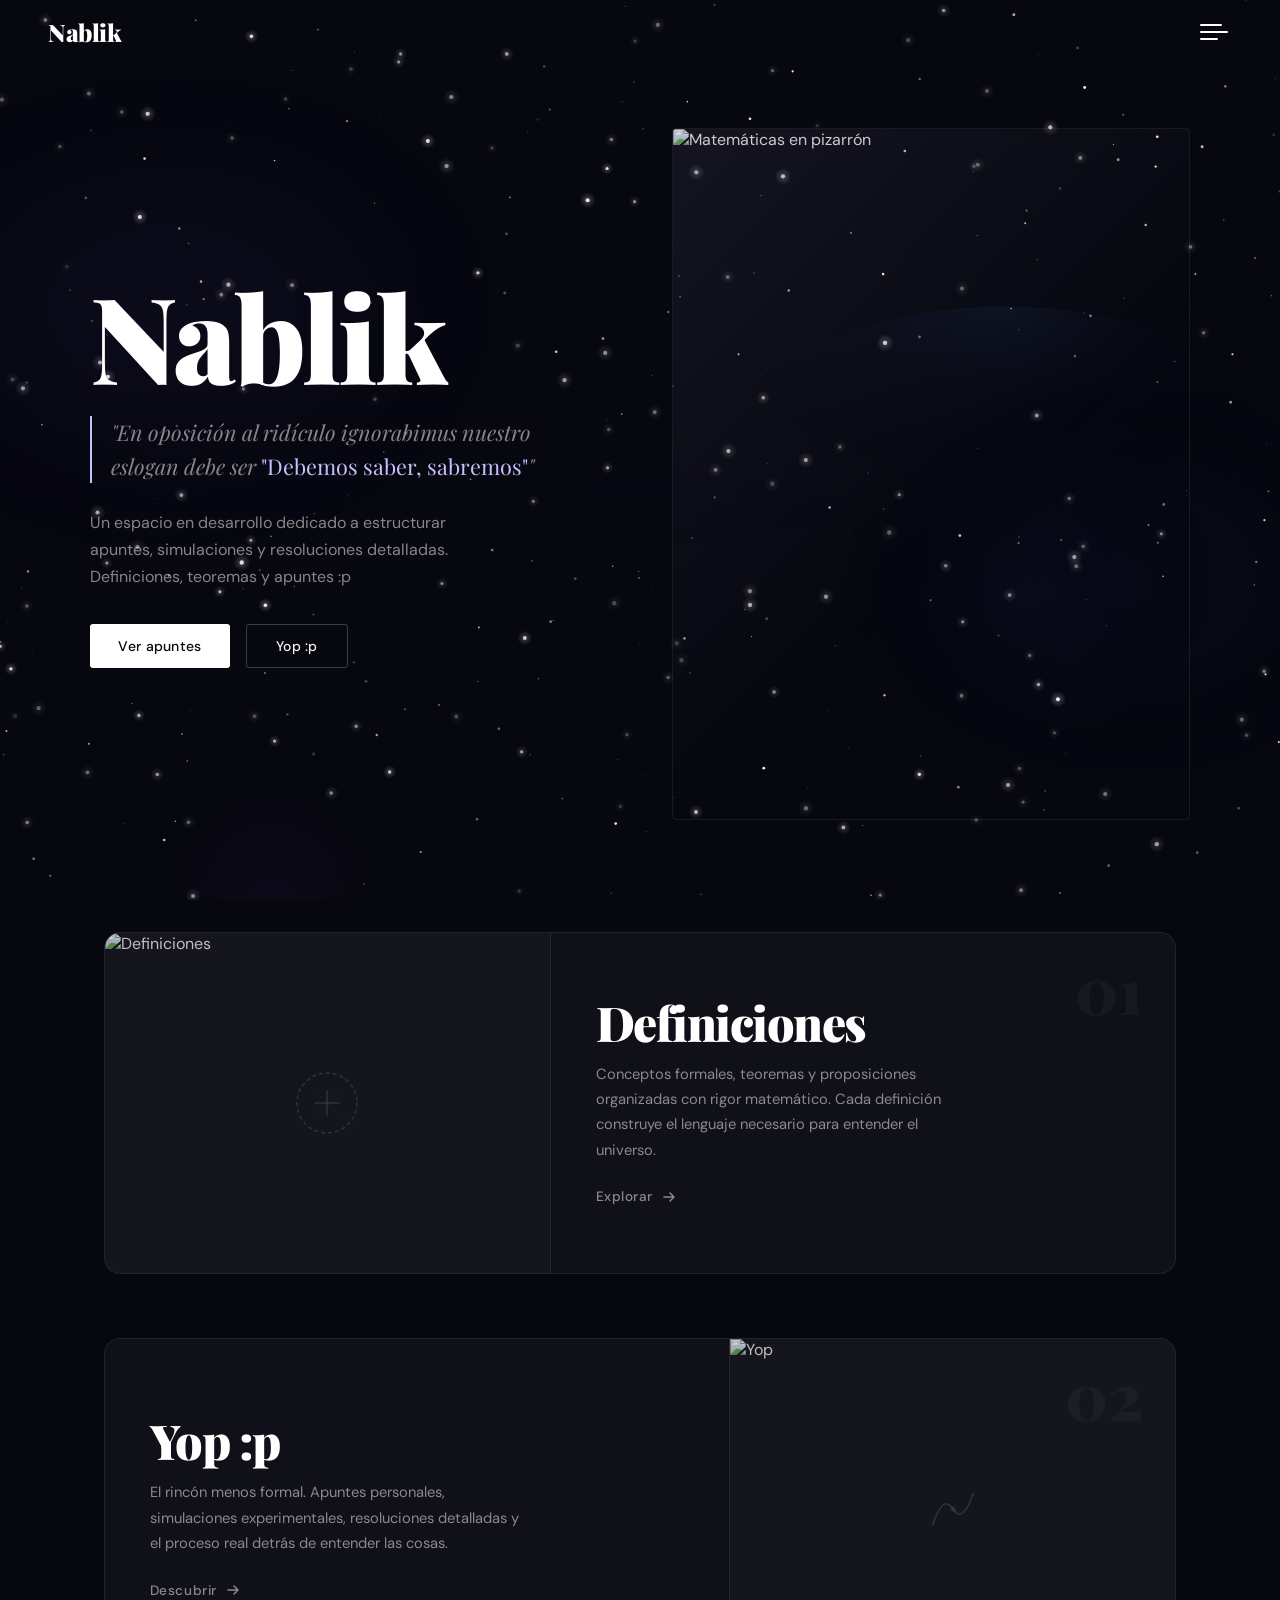
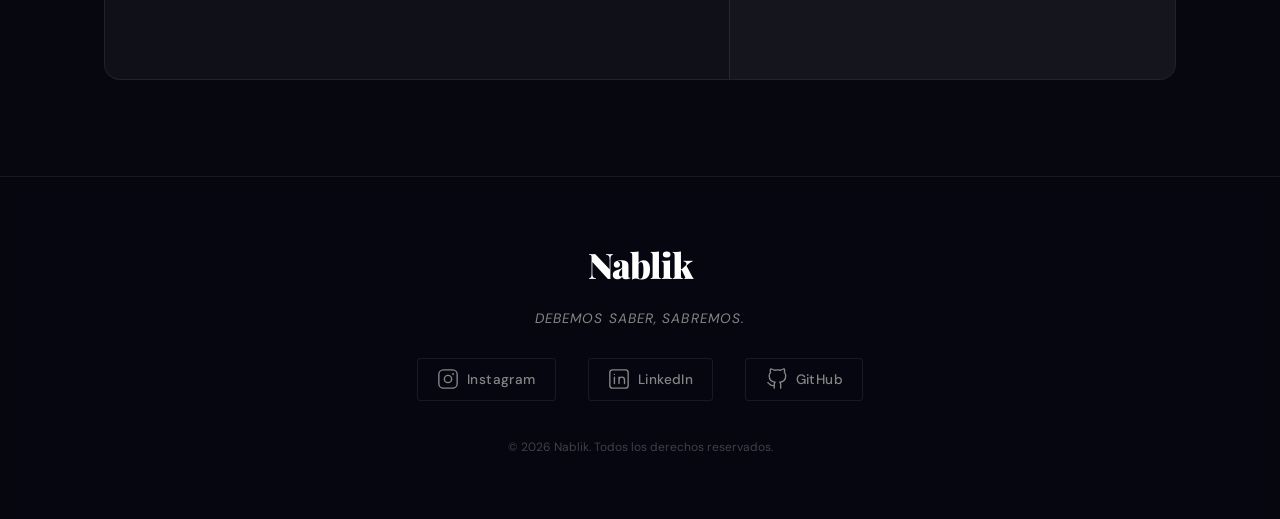
==== commit 2d65e8f6: "Update index.html" ====
--- a/index.html
+++ b/index.html
@@ -48,7 +48,7 @@
     </div>
     <div class="hero-image-wrap reveal reveal-delay-2">
       <div class="hero-image-frame">
-        <img src="https://images.unsplash.com/photo-1596496050827-8299e0220de1?w=800&q=80" alt="Matemáticas en pizarrón" />
+       <img src="img/hero.jpeg" alt="Matemáticas en pizarrón" />
         <div class="frame-glow"></div>
       </div>
     </div>
@@ -69,7 +69,7 @@
               <path d="M30 30l20 20M50 30L30 50" stroke="currentColor" stroke-width="0.8" stroke-linecap="round" opacity="0.4"/>
             </svg>
           </div>
-          <!-- Coloca aquí tu imagen: <img src="tu-imagen.jpg" alt="Definiciones" /> -->
+          <img src="img/definiciones.jpeg" alt="Definiciones" />
         </div>
         <div class="card-text">
           <h2 class="card-title">Definiciones</h2>
@@ -95,7 +95,7 @@
               <circle cx="60" cy="25" r="2" fill="currentColor" opacity="0.3"/>
             </svg>
           </div>
-          <!-- Coloca aquí tu imagen: <img src="tu-imagen.jpg" alt="Yop" /> -->
+<img src="img/yop.jpeg" alt="Yop" />
         </div>
         <div class="card-text">
           <h2 class="card-title">Yop :p</h2>
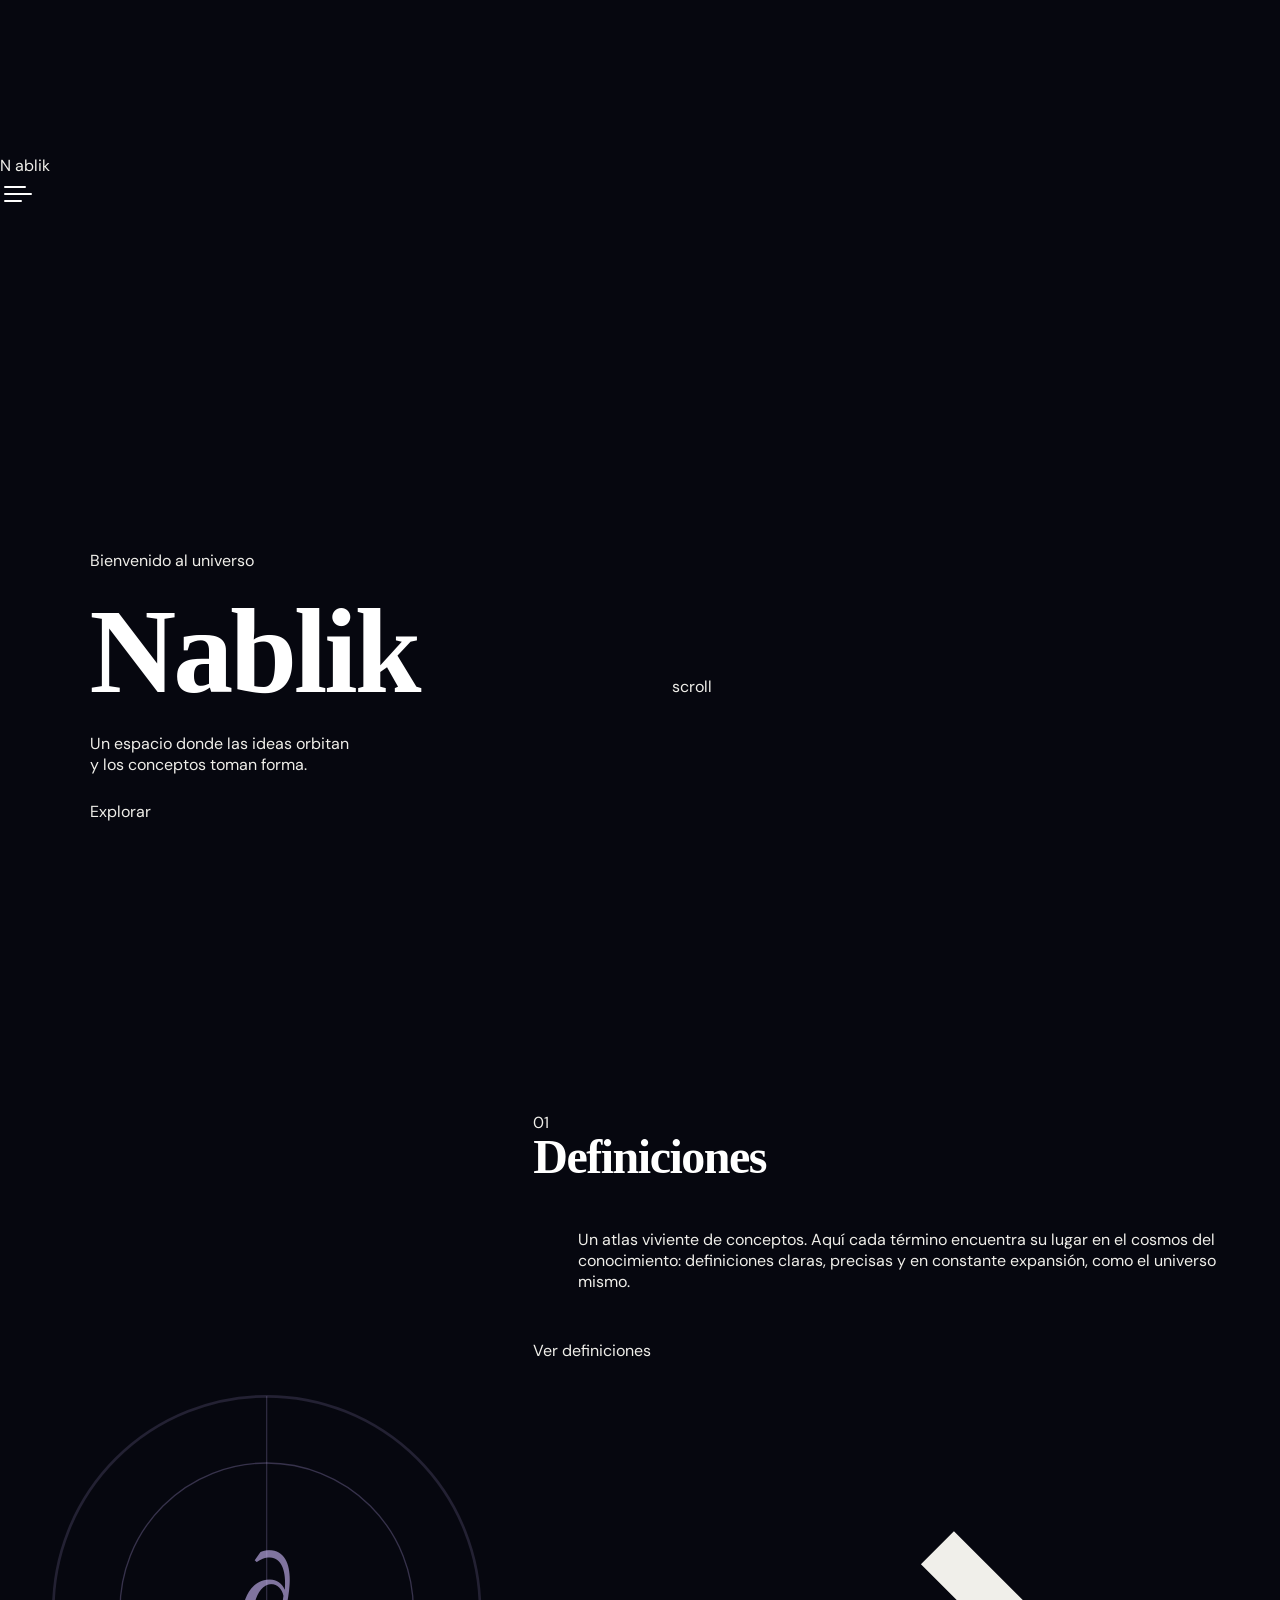
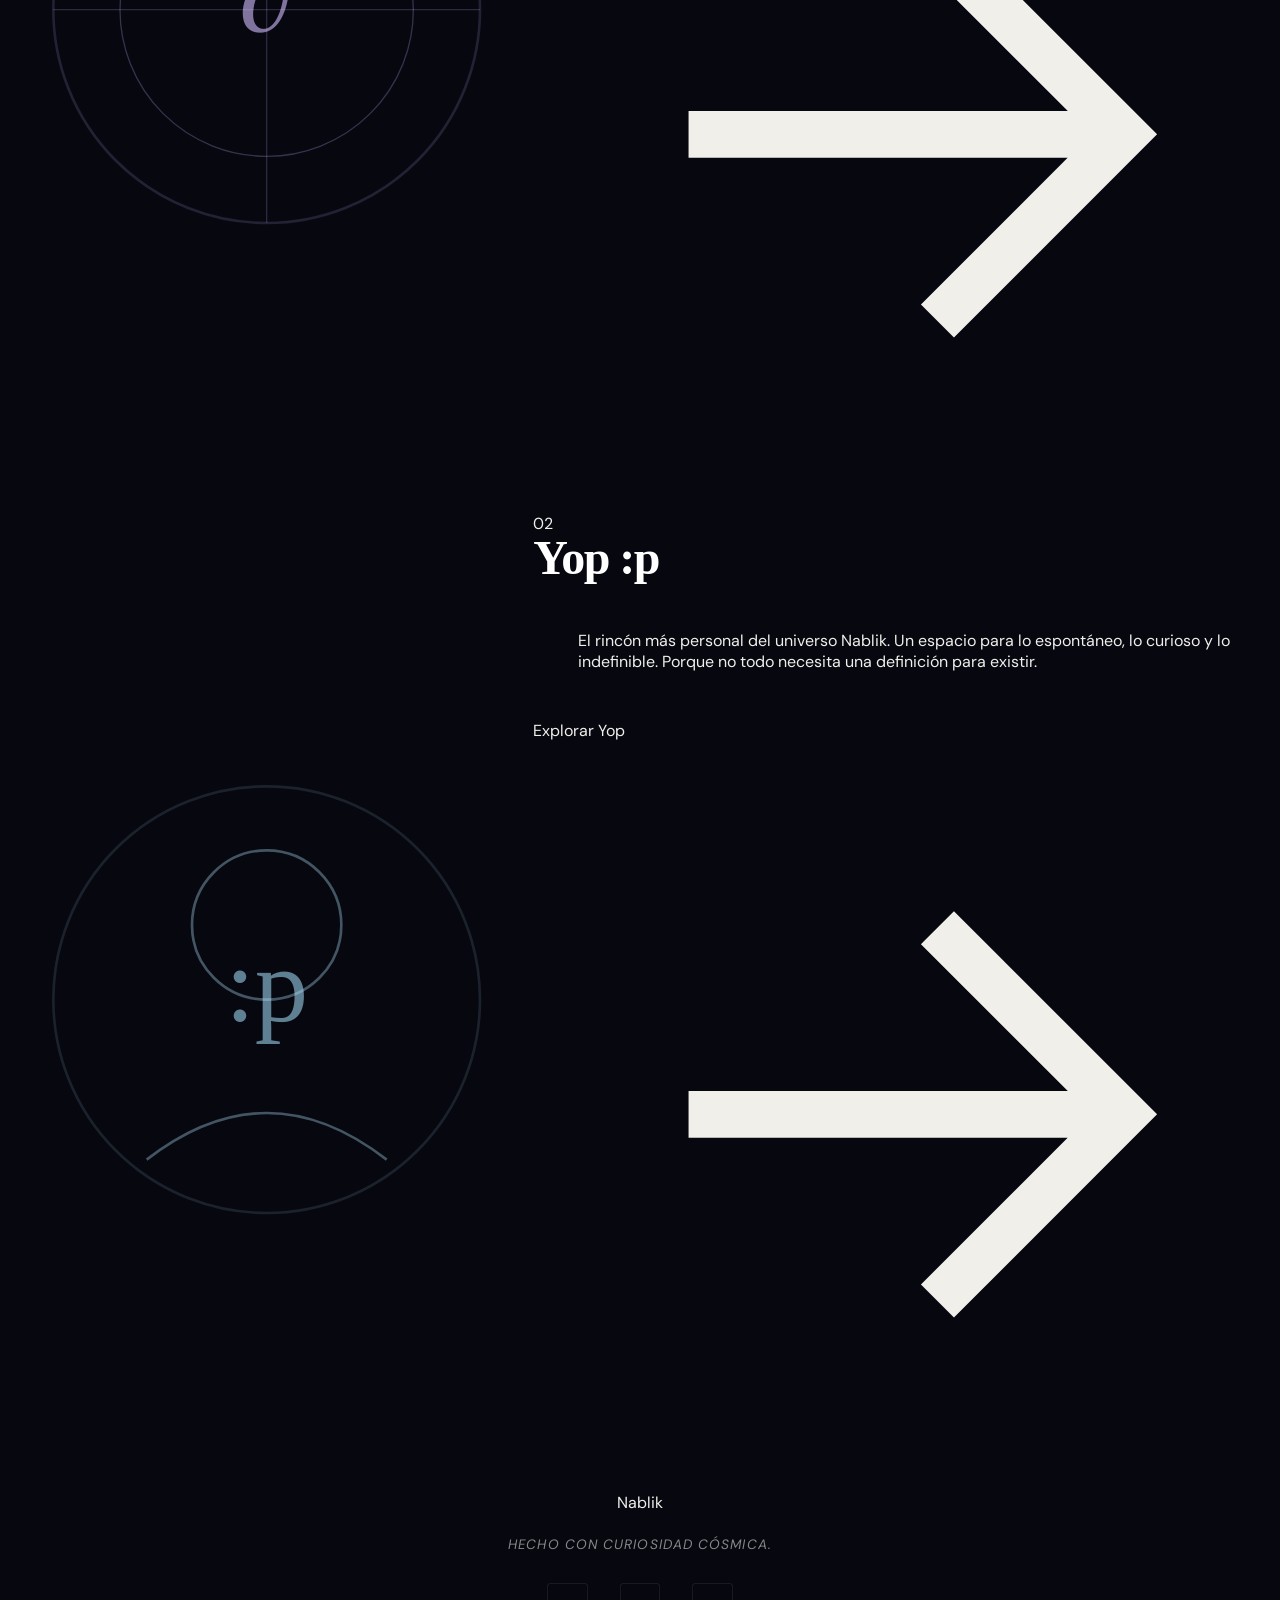
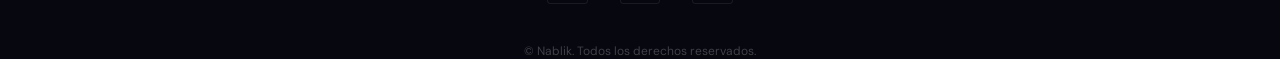
==== commit f8d985df: "Update index.html" ====
--- a/index.html
+++ b/index.html
@@ -5,143 +5,196 @@
   <meta name="viewport" content="width=device-width, initial-scale=1.0" />
   <title>Nablik</title>
   <link rel="stylesheet" href="style.css" />
-  <link href="https://fonts.googleapis.com/css2?family=Playfair+Display:wght@400;700;900&family=DM+Sans:wght@300;400;500&display=swap" rel="stylesheet" />
+  <!-- Google Fonts: Cormorant Garamond (display) + DM Sans (body) -->
+  <link rel="preconnect" href="https://fonts.googleapis.com" />
+  <link rel="preconnect" href="https://fonts.gstatic.com" crossorigin />
+  <link href="https://fonts.googleapis.com/css2?family=Cormorant+Garamond:ital,wght@0,300;0,400;0,600;1,300;1,400&family=DM+Sans:opsz,wght@9..40,300;9..40,400;9..40,500&display=swap" rel="stylesheet" />
 </head>
 <body>
 
-  <!-- Fondo estelar animado -->
-  <canvas id="starCanvas"></canvas>
-  <div class="nebula-layer"></div>
-  <div class="nebula-layer-2"></div>
-
-  <!-- NAVBAR -->
-  <nav class="navbar" id="navbar">
-    <div class="nav-logo">Nablik</div>
-    <button class="hamburger" id="hamburger" aria-label="Menú">
-      <span></span>
-      <span></span>
-      <span></span>
+  <!-- ═══════════════════════════════════════════
+       CANVAS: Fondo animado (estrellas / cosmos)
+  ═══════════════════════════════════════════ -->
+  <canvas id="cosmos-canvas" aria-hidden="true"></canvas>
+
+  <!-- ═══════════════════════════════════════════
+       NAVEGACIÓN
+  ═══════════════════════════════════════════ -->
+  <header class="site-header" role="banner">
+    <!-- Logo / Marca -->
+    <a href="#inicio" class="logo" aria-label="Nablik – inicio">
+      <span class="logo-mark">N</span>
+      <span class="logo-text">ablik</span>
+    </a>
+
+    <!-- Botón hamburguesa -->
+    <button
+      class="hamburger"
+      id="hamburger-btn"
+      aria-label="Abrir menú"
+      aria-expanded="false"
+      aria-controls="nav-menu"
+    >
+      <span class="bar bar-1"></span>
+      <span class="bar bar-2"></span>
+      <span class="bar bar-3"></span>
     </button>
-    <ul class="nav-menu" id="navMenu">
-      <li><a href="#definiciones" class="nav-link" data-close-menu>Definiciones</a></li>
-      <li><a href="#yop" class="nav-link" data-close-menu>Yop :p</a></li>
-    </ul>
-  </nav>
-
-  <!-- OVERLAY MENÚ MÓVIL -->
-  <div class="nav-overlay" id="navOverlay"></div>
-
-  <!-- HERO -->
-  <section class="hero" id="inicio">
-    <div class="hero-content">
-      <h1 class="hero-title reveal">Nablik</h1>
-      <blockquote class="hero-quote reveal reveal-delay-1">
-        "En oposición al ridículo ignorabimus nuestro eslogan debe ser <em>"Debemos saber, sabremos"</em>"
-      </blockquote>
-      <p class="hero-desc reveal reveal-delay-2">
-        Un espacio en desarrollo dedicado a estructurar apuntes, simulaciones y resoluciones detalladas. Definiciones, teoremas y apuntes :p
-      </p>
-      <div class="hero-actions reveal reveal-delay-3">
-        <a href="#definiciones" class="btn btn-primary">Ver apuntes</a>
-        <a href="#yop" class="btn btn-outline">Yop :p</a>
+
+    <!-- Menú de navegación -->
+    <nav class="nav-menu" id="nav-menu" aria-label="Navegación principal">
+      <ul class="nav-list" role="list">
+        <li><a href="#inicio"       class="nav-link" data-index="01">Inicio</a></li>
+        <li><a href="#definiciones" class="nav-link" data-index="02">Definiciones</a></li>
+        <li><a href="#yop"          class="nav-link" data-index="03">Yop :p</a></li>
+      </ul>
+
+      <!-- Decoración interna del menú -->
+      <div class="nav-deco" aria-hidden="true">
+        <span class="nav-deco-word">NABLIK</span>
       </div>
-    </div>
-    <div class="hero-image-wrap reveal reveal-delay-2">
-      <div class="hero-image-frame">
-       <img src="img/hero.jpeg" alt="Matemáticas en pizarrón" />
-        <div class="frame-glow"></div>
+    </nav>
+
+    <!-- Overlay para cerrar menú al click fuera -->
+    <div class="nav-overlay" id="nav-overlay" aria-hidden="true"></div>
+  </header>
+
+  <!-- ═══════════════════════════════════════════
+       SECCIÓN HERO / INICIO
+  ═══════════════════════════════════════════ -->
+  <main id="inicio">
+    <section class="hero" aria-labelledby="hero-title">
+      <div class="hero-content">
+        <p class="hero-eyebrow">Bienvenido al universo</p>
+        <h1 class="hero-title" id="hero-title">
+          <span class="hero-title-line">Nablik</span>
+        </h1>
+        <p class="hero-subtitle">
+          Un espacio donde las ideas orbitan<br />
+          y los conceptos toman forma.
+        </p>
+        <a href="#definiciones" class="cta-btn">Explorar</a>
       </div>
-    </div>
-  </section>
-
-  <!-- SECCIONES PRINCIPALES -->
-  <main class="sections" id="sections">
-
-    <!-- SECCIÓN DEFINICIONES -->
-    <section class="card-section" id="definiciones">
-      <div class="section-label">01</div>
-      <div class="card-inner">
-        <div class="card-image-area">
-          <div class="card-img-placeholder">
-            <svg viewBox="0 0 80 80" fill="none" xmlns="http://www.w3.org/2000/svg">
-              <circle cx="40" cy="40" r="30" stroke="currentColor" stroke-width="1.5" stroke-dasharray="4 3"/>
-              <path d="M28 40h24M40 28v24" stroke="currentColor" stroke-width="1.5" stroke-linecap="round"/>
-              <path d="M30 30l20 20M50 30L30 50" stroke="currentColor" stroke-width="0.8" stroke-linecap="round" opacity="0.4"/>
-            </svg>
-          </div>
-          <img src="img/definiciones.jpeg" alt="Definiciones" />
-        </div>
-        <div class="card-text">
-          <h2 class="card-title">Definiciones</h2>
-          <p class="card-desc">Conceptos formales, teoremas y proposiciones organizadas con rigor matemático. Cada definición construye el lenguaje necesario para entender el universo.</p>
-          <a href="#" class="card-link">
-            Explorar
-            <svg width="16" height="16" viewBox="0 0 16 16" fill="none"><path d="M3 8h10M9 4l4 4-4 4" stroke="currentColor" stroke-width="1.5" stroke-linecap="round" stroke-linejoin="round"/></svg>
-          </a>
-        </div>
+
+      <!-- Indicador de scroll -->
+      <div class="scroll-hint" aria-hidden="true">
+        <span class="scroll-hint-label">scroll</span>
+        <span class="scroll-hint-line"></span>
       </div>
     </section>
 
-    <!-- SECCIÓN YOP -->
-    <section class="card-section card-alt" id="yop">
-      <div class="section-label">02</div>
-      <div class="card-inner card-inner-reverse">
-        <div class="card-image-area">
-          <div class="card-img-placeholder">
-            <svg viewBox="0 0 80 80" fill="none" xmlns="http://www.w3.org/2000/svg">
-              <path d="M20 55 Q30 25 40 40 Q50 55 60 25" stroke="currentColor" stroke-width="1.5" stroke-linecap="round" fill="none"/>
-              <circle cx="40" cy="40" r="3" fill="currentColor" opacity="0.5"/>
-              <circle cx="20" cy="55" r="2" fill="currentColor" opacity="0.3"/>
-              <circle cx="60" cy="25" r="2" fill="currentColor" opacity="0.3"/>
+    <!-- ═══════════════════════════════════════════
+         SECCIÓN 1: DEFINICIONES
+    ═══════════════════════════════════════════ -->
+    <section class="section-card" id="definiciones" aria-labelledby="def-title">
+      <article class="card-inner">
+        <!-- Imagen representativa -->
+        <div class="card-media" aria-hidden="true">
+          <div class="card-image-placeholder">
+            <svg viewBox="0 0 200 200" xmlns="http://www.w3.org/2000/svg" aria-hidden="true">
+              <!-- Ilustración abstracta: libro / diccionario cósmico -->
+              <circle cx="100" cy="100" r="80" fill="none" stroke="rgba(200,180,255,0.15)" stroke-width="1"/>
+              <circle cx="100" cy="100" r="55" fill="none" stroke="rgba(200,180,255,0.25)" stroke-width="0.5"/>
+              <line x1="100" y1="20" x2="100" y2="180" stroke="rgba(200,180,255,0.2)" stroke-width="0.5"/>
+              <line x1="20"  y1="100" x2="180" y2="100" stroke="rgba(200,180,255,0.2)" stroke-width="0.5"/>
+              <text x="100" y="108" text-anchor="middle" font-family="serif" font-size="42" fill="rgba(210,190,255,0.6)">∂</text>
             </svg>
           </div>
-<img src="img/yop.jpeg" alt="Yop" />
-        </div>
-        <div class="card-text">
-          <h2 class="card-title">Yop :p</h2>
-          <p class="card-desc">El rincón menos formal. Apuntes personales, simulaciones experimentales, resoluciones detalladas y el proceso real detrás de entender las cosas.</p>
-          <a href="#" class="card-link">
-            Descubrir
-            <svg width="16" height="16" viewBox="0 0 16 16" fill="none"><path d="M3 8h10M9 4l4 4-4 4" stroke="currentColor" stroke-width="1.5" stroke-linecap="round" stroke-linejoin="round"/></svg>
+          <div class="card-image-glow"></div>
+        </div>
+
+        <!-- Contenido textual -->
+        <div class="card-body">
+          <span class="card-number" aria-hidden="true">01</span>
+          <h2 class="card-title" id="def-title">Definiciones</h2>
+          <p class="card-text">
+            Un atlas viviente de conceptos. Aquí cada término encuentra su lugar
+            en el cosmos del conocimiento: definiciones claras, precisas y en
+            constante expansión, como el universo mismo.
+          </p>
+          <a href="#definiciones" class="card-btn" aria-label="Ir a Definiciones">
+            <span>Ver definiciones</span>
+            <svg class="btn-arrow" viewBox="0 0 24 24" fill="none" stroke="currentColor" stroke-width="1.5" aria-hidden="true">
+              <path d="M5 12h14M13 6l6 6-6 6"/>
+            </svg>
           </a>
         </div>
-      </div>
+      </article>
     </section>
 
+    <!-- ═══════════════════════════════════════════
+         SECCIÓN 2: YOP :P
+    ═══════════════════════════════════════════ -->
+    <section class="section-card section-card--alt" id="yop" aria-labelledby="yop-title">
+      <article class="card-inner card-inner--reverse">
+        <!-- Imagen representativa -->
+        <div class="card-media" aria-hidden="true">
+          <div class="card-image-placeholder">
+            <svg viewBox="0 0 200 200" xmlns="http://www.w3.org/2000/svg" aria-hidden="true">
+              <!-- Ilustración abstracta: figura / persona / yo -->
+              <circle cx="100" cy="72" r="28" fill="none" stroke="rgba(180,230,255,0.35)" stroke-width="1"/>
+              <path d="M55 160 Q100 125 145 160" fill="none" stroke="rgba(180,230,255,0.35)" stroke-width="1"/>
+              <circle cx="100" cy="100" r="80" fill="none" stroke="rgba(180,230,255,0.12)" stroke-width="1"/>
+              <text x="100" y="108" text-anchor="middle" font-family="serif" font-size="40" fill="rgba(170,225,255,0.55)">:p</text>
+            </svg>
+          </div>
+          <div class="card-image-glow card-image-glow--blue"></div>
+        </div>
+
+        <!-- Contenido textual -->
+        <div class="card-body">
+          <span class="card-number" aria-hidden="true">02</span>
+          <h2 class="card-title" id="yop-title">Yop :p</h2>
+          <p class="card-text">
+            El rincón más personal del universo Nablik. Un espacio para lo
+            espontáneo, lo curioso y lo indefinible. Porque no todo necesita
+            una definición para existir.
+          </p>
+          <a href="#yop" class="card-btn card-btn--blue" aria-label="Ir a Yop">
+            <span>Explorar Yop</span>
+            <svg class="btn-arrow" viewBox="0 0 24 24" fill="none" stroke="currentColor" stroke-width="1.5" aria-hidden="true">
+              <path d="M5 12h14M13 6l6 6-6 6"/>
+            </svg>
+          </a>
+        </div>
+      </article>
+    </section>
   </main>
 
-  <!-- FOOTER / REDES SOCIALES -->
-  <footer class="footer">
+  <!-- ═══════════════════════════════════════════
+       FOOTER
+  ═══════════════════════════════════════════ -->
+  <footer class="site-footer" role="contentinfo">
     <div class="footer-inner">
-      <p class="footer-logo">Nablik</p>
-      <p class="footer-tagline">Debemos saber, sabremos.</p>
-      <div class="social-links">
+      <p class="footer-brand">Nablik</p>
+      <p class="footer-tagline">Hecho con curiosidad cósmica.</p>
+
+      <!-- Íconos de redes sociales (SVG inline, sin dependencias) -->
+      <nav class="social-links" aria-label="Redes sociales">
         <!-- Instagram -->
-        <a href="https://instagram.com/" target="_blank" aria-label="Instagram" class="social-icon">
-          <svg width="22" height="22" viewBox="0 0 24 24" fill="none" stroke="currentColor" stroke-width="1.5" stroke-linecap="round" stroke-linejoin="round">
+        <a href="#" class="social-icon" aria-label="Instagram" target="_blank" rel="noopener noreferrer">
+          <svg viewBox="0 0 24 24" fill="none" stroke="currentColor" stroke-width="1.4" stroke-linecap="round" stroke-linejoin="round" aria-hidden="true">
             <rect x="2" y="2" width="20" height="20" rx="5" ry="5"/>
             <circle cx="12" cy="12" r="4"/>
-            <circle cx="17.5" cy="6.5" r="1" fill="currentColor" stroke="none"/>
+            <circle cx="17.5" cy="6.5" r="0.5" fill="currentColor" stroke="none"/>
           </svg>
-          <span>Instagram</span>
         </a>
         <!-- LinkedIn -->
-        <a href="https://linkedin.com/" target="_blank" aria-label="LinkedIn" class="social-icon">
-          <svg width="22" height="22" viewBox="0 0 24 24" fill="none" stroke="currentColor" stroke-width="1.5" stroke-linecap="round" stroke-linejoin="round">
-            <rect x="2" y="2" width="20" height="20" rx="3"/>
-            <path d="M7 10v7M7 7v.01M12 10v7M12 13a3 3 0 016 0v4"/>
+        <a href="#" class="social-icon" aria-label="LinkedIn" target="_blank" rel="noopener noreferrer">
+          <svg viewBox="0 0 24 24" fill="none" stroke="currentColor" stroke-width="1.4" stroke-linecap="round" stroke-linejoin="round" aria-hidden="true">
+            <path d="M16 8a6 6 0 016 6v7h-4v-7a2 2 0 00-2-2 2 2 0 00-2 2v7h-4v-7a6 6 0 016-6z"/>
+            <rect x="2" y="9" width="4" height="12"/>
+            <circle cx="4" cy="4" r="2"/>
           </svg>
-          <span>LinkedIn</span>
         </a>
         <!-- GitHub -->
-        <a href="https://github.com/" target="_blank" aria-label="GitHub" class="social-icon">
-          <svg width="22" height="22" viewBox="0 0 24 24" fill="none" stroke="currentColor" stroke-width="1.5" stroke-linecap="round" stroke-linejoin="round">
+        <a href="#" class="social-icon" aria-label="GitHub" target="_blank" rel="noopener noreferrer">
+          <svg viewBox="0 0 24 24" fill="none" stroke="currentColor" stroke-width="1.4" stroke-linecap="round" stroke-linejoin="round" aria-hidden="true">
             <path d="M9 19c-5 1.5-5-2.5-7-3m14 6v-3.87a3.37 3.37 0 00-.94-2.61c3.14-.35 6.44-1.54 6.44-7A5.44 5.44 0 0020 4.77 5.07 5.07 0 0019.91 1S18.73.65 16 2.48a13.38 13.38 0 00-7 0C6.27.65 5.09 1 5.09 1A5.07 5.07 0 005 4.77a5.44 5.44 0 00-1.5 3.78c0 5.42 3.3 6.61 6.44 7A3.37 3.37 0 009 18.13V22"/>
           </svg>
-          <span>GitHub</span>
         </a>
-      </div>
-      <p class="footer-copy">© 2026 Nablik. Todos los derechos reservados.</p>
+      </nav>
+
+      <p class="footer-copy">&copy; <span id="footer-year"></span> Nablik. Todos los derechos reservados.</p>
     </div>
   </footer>
 
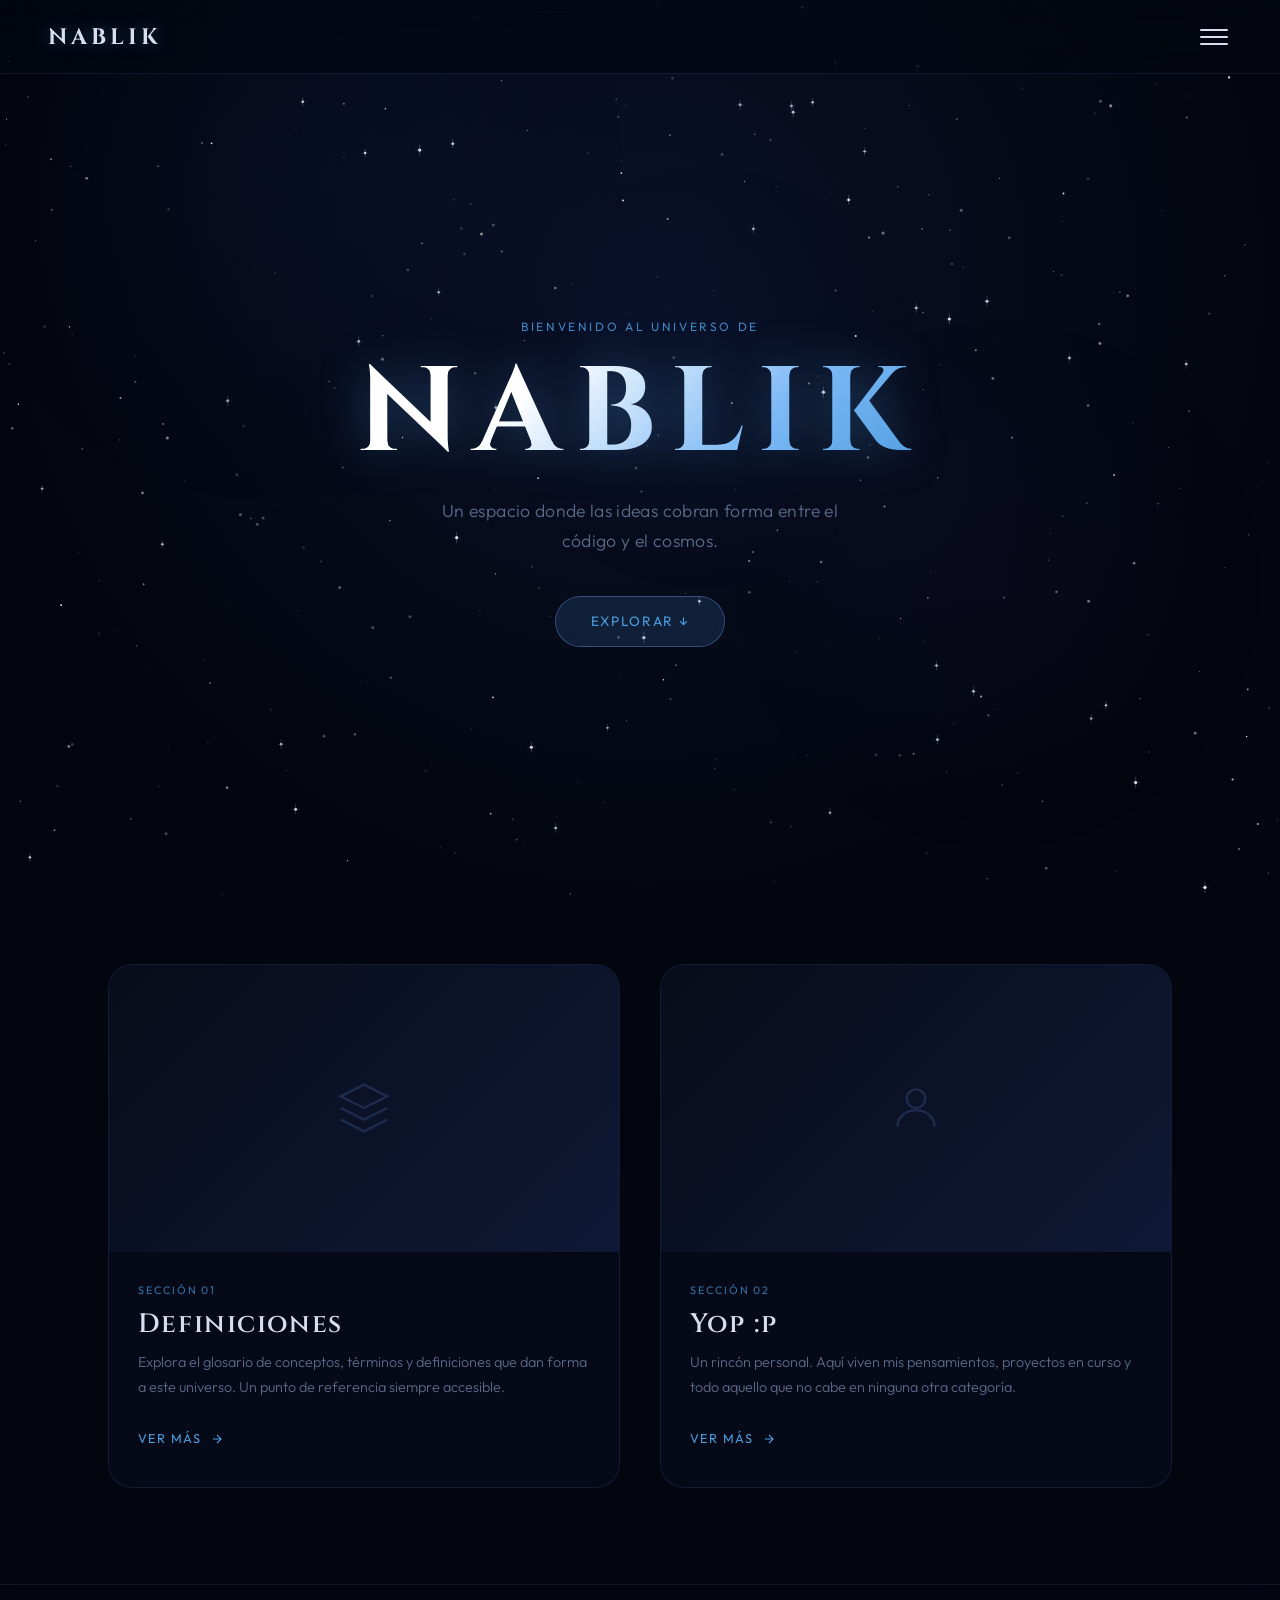
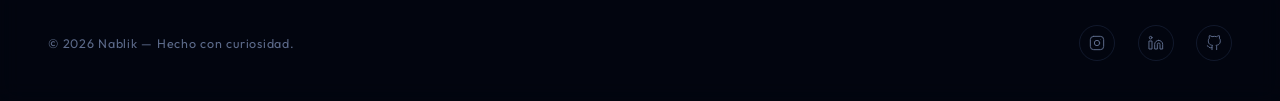
==== commit 036a72f4: "Add files via upload" ====
--- a/index.html
+++ b/index.html
@@ -5,197 +5,151 @@
   <meta name="viewport" content="width=device-width, initial-scale=1.0" />
   <title>Nablik</title>
   <link rel="stylesheet" href="style.css" />
-  <!-- Google Fonts: Cormorant Garamond (display) + DM Sans (body) -->
+  <!-- Google Fonts: Cinzel (display) + Outfit (body) -->
   <link rel="preconnect" href="https://fonts.googleapis.com" />
   <link rel="preconnect" href="https://fonts.gstatic.com" crossorigin />
-  <link href="https://fonts.googleapis.com/css2?family=Cormorant+Garamond:ital,wght@0,300;0,400;0,600;1,300;1,400&family=DM+Sans:opsz,wght@9..40,300;9..40,400;9..40,500&display=swap" rel="stylesheet" />
+  <link href="https://fonts.googleapis.com/css2?family=Cinzel:wght@400;600;700&family=Outfit:wght@300;400;500&display=swap" rel="stylesheet" />
 </head>
 <body>
 
-  <!-- ═══════════════════════════════════════════
-       CANVAS: Fondo animado (estrellas / cosmos)
-  ═══════════════════════════════════════════ -->
-  <canvas id="cosmos-canvas" aria-hidden="true"></canvas>
+  <!-- ===================== CANVAS: COSMIC BACKGROUND ===================== -->
+  <canvas id="starfield"></canvas>
 
-  <!-- ═══════════════════════════════════════════
-       NAVEGACIÓN
-  ═══════════════════════════════════════════ -->
-  <header class="site-header" role="banner">
-    <!-- Logo / Marca -->
-    <a href="#inicio" class="logo" aria-label="Nablik – inicio">
-      <span class="logo-mark">N</span>
-      <span class="logo-text">ablik</span>
-    </a>
+  <!-- ===================== NAVIGATION ===================== -->
+  <header class="site-header">
+    <a href="#home" class="logo">Nablik</a>
 
-    <!-- Botón hamburguesa -->
-    <button
-      class="hamburger"
-      id="hamburger-btn"
-      aria-label="Abrir menú"
-      aria-expanded="false"
-      aria-controls="nav-menu"
-    >
-      <span class="bar bar-1"></span>
-      <span class="bar bar-2"></span>
-      <span class="bar bar-3"></span>
+    <!-- Hamburger Button -->
+    <button class="hamburger" id="hamburger" aria-label="Abrir menú" aria-expanded="false">
+      <span class="bar"></span>
+      <span class="bar"></span>
+      <span class="bar"></span>
     </button>
 
-    <!-- Menú de navegación -->
-    <nav class="nav-menu" id="nav-menu" aria-label="Navegación principal">
-      <ul class="nav-list" role="list">
-        <li><a href="#inicio"       class="nav-link" data-index="01">Inicio</a></li>
+    <!-- Navigation Menu -->
+    <nav class="nav-menu" id="navMenu" aria-hidden="true">
+      <ul>
+        <li><a href="#home"        class="nav-link" data-index="01">Inicio</a></li>
         <li><a href="#definiciones" class="nav-link" data-index="02">Definiciones</a></li>
         <li><a href="#yop"          class="nav-link" data-index="03">Yop :p</a></li>
       </ul>
-
-      <!-- Decoración interna del menú -->
-      <div class="nav-deco" aria-hidden="true">
-        <span class="nav-deco-word">NABLIK</span>
-      </div>
     </nav>
 
-    <!-- Overlay para cerrar menú al click fuera -->
-    <div class="nav-overlay" id="nav-overlay" aria-hidden="true"></div>
+    <!-- Overlay backdrop -->
+    <div class="nav-overlay" id="navOverlay"></div>
   </header>
 
-  <!-- ═══════════════════════════════════════════
-       SECCIÓN HERO / INICIO
-  ═══════════════════════════════════════════ -->
-  <main id="inicio">
-    <section class="hero" aria-labelledby="hero-title">
+  <!-- ===================== MAIN CONTENT ===================== -->
+  <main>
+
+    <!-- ── HERO ──────────────────────────────────────────── -->
+    <section id="home" class="hero">
       <div class="hero-content">
-        <p class="hero-eyebrow">Bienvenido al universo</p>
-        <h1 class="hero-title" id="hero-title">
-          <span class="hero-title-line">Nablik</span>
-        </h1>
+        <p class="hero-eyebrow">Bienvenido al universo de</p>
+        <h1 class="hero-title">Nablik</h1>
         <p class="hero-subtitle">
-          Un espacio donde las ideas orbitan<br />
-          y los conceptos toman forma.
+          Un espacio donde las ideas cobran forma entre el código y el cosmos.
         </p>
-        <a href="#definiciones" class="cta-btn">Explorar</a>
-      </div>
-
-      <!-- Indicador de scroll -->
-      <div class="scroll-hint" aria-hidden="true">
-        <span class="scroll-hint-label">scroll</span>
-        <span class="scroll-hint-line"></span>
+        <a href="#definiciones" class="cta-btn">Explorar &darr;</a>
       </div>
     </section>
 
-    <!-- ═══════════════════════════════════════════
-         SECCIÓN 1: DEFINICIONES
-    ═══════════════════════════════════════════ -->
-    <section class="section-card" id="definiciones" aria-labelledby="def-title">
-      <article class="card-inner">
-        <!-- Imagen representativa -->
-        <div class="card-media" aria-hidden="true">
+    <!-- ── SECTIONS GRID ─────────────────────────────────── -->
+    <section class="sections-grid">
+
+      <!-- Card 1: Definiciones -->
+      <article id="definiciones" class="card" data-section="01">
+        <!-- Image placeholder -->
+        <div class="card-image">
           <div class="card-image-placeholder">
-            <svg viewBox="0 0 200 200" xmlns="http://www.w3.org/2000/svg" aria-hidden="true">
-              <!-- Ilustración abstracta: libro / diccionario cósmico -->
-              <circle cx="100" cy="100" r="80" fill="none" stroke="rgba(200,180,255,0.15)" stroke-width="1"/>
-              <circle cx="100" cy="100" r="55" fill="none" stroke="rgba(200,180,255,0.25)" stroke-width="0.5"/>
-              <line x1="100" y1="20" x2="100" y2="180" stroke="rgba(200,180,255,0.2)" stroke-width="0.5"/>
-              <line x1="20"  y1="100" x2="180" y2="100" stroke="rgba(200,180,255,0.2)" stroke-width="0.5"/>
-              <text x="100" y="108" text-anchor="middle" font-family="serif" font-size="42" fill="rgba(210,190,255,0.6)">∂</text>
+            <svg viewBox="0 0 24 24" fill="none" stroke="currentColor" stroke-width="1" aria-hidden="true">
+              <path d="M12 2L2 7l10 5 10-5-10-5zM2 17l10 5 10-5M2 12l10 5 10-5"/>
             </svg>
+            <!-- Replace the <svg> above with an <img src="..."> for a real image -->
           </div>
-          <div class="card-image-glow"></div>
         </div>
 
-        <!-- Contenido textual -->
+        <!-- Card body -->
         <div class="card-body">
-          <span class="card-number" aria-hidden="true">01</span>
-          <h2 class="card-title" id="def-title">Definiciones</h2>
+          <span class="card-tag">Sección 01</span>
+          <h2 class="card-title">Definiciones</h2>
           <p class="card-text">
-            Un atlas viviente de conceptos. Aquí cada término encuentra su lugar
-            en el cosmos del conocimiento: definiciones claras, precisas y en
-            constante expansión, como el universo mismo.
+            Explora el glosario de conceptos, términos y definiciones que dan forma
+            a este universo. Un punto de referencia siempre accesible.
           </p>
-          <a href="#definiciones" class="card-btn" aria-label="Ir a Definiciones">
-            <span>Ver definiciones</span>
-            <svg class="btn-arrow" viewBox="0 0 24 24" fill="none" stroke="currentColor" stroke-width="1.5" aria-hidden="true">
-              <path d="M5 12h14M13 6l6 6-6 6"/>
+          <a href="#definiciones" class="card-btn">
+            <span>Ver más</span>
+            <svg viewBox="0 0 24 24" fill="none" stroke="currentColor" stroke-width="2" aria-hidden="true">
+              <path d="M5 12h14M12 5l7 7-7 7"/>
             </svg>
           </a>
         </div>
       </article>
-    </section>
 
-    <!-- ═══════════════════════════════════════════
-         SECCIÓN 2: YOP :P
-    ═══════════════════════════════════════════ -->
-    <section class="section-card section-card--alt" id="yop" aria-labelledby="yop-title">
-      <article class="card-inner card-inner--reverse">
-        <!-- Imagen representativa -->
-        <div class="card-media" aria-hidden="true">
+      <!-- Card 2: Yop -->
+      <article id="yop" class="card" data-section="02">
+        <!-- Image placeholder -->
+        <div class="card-image">
           <div class="card-image-placeholder">
-            <svg viewBox="0 0 200 200" xmlns="http://www.w3.org/2000/svg" aria-hidden="true">
-              <!-- Ilustración abstracta: figura / persona / yo -->
-              <circle cx="100" cy="72" r="28" fill="none" stroke="rgba(180,230,255,0.35)" stroke-width="1"/>
-              <path d="M55 160 Q100 125 145 160" fill="none" stroke="rgba(180,230,255,0.35)" stroke-width="1"/>
-              <circle cx="100" cy="100" r="80" fill="none" stroke="rgba(180,230,255,0.12)" stroke-width="1"/>
-              <text x="100" y="108" text-anchor="middle" font-family="serif" font-size="40" fill="rgba(170,225,255,0.55)">:p</text>
+            <svg viewBox="0 0 24 24" fill="none" stroke="currentColor" stroke-width="1" aria-hidden="true">
+              <circle cx="12" cy="8" r="4"/>
+              <path d="M4 20c0-4 3.6-7 8-7s8 3 8 7"/>
             </svg>
+            <!-- Replace the <svg> above with an <img src="..."> for a real image -->
           </div>
-          <div class="card-image-glow card-image-glow--blue"></div>
         </div>
 
-        <!-- Contenido textual -->
+        <!-- Card body -->
         <div class="card-body">
-          <span class="card-number" aria-hidden="true">02</span>
-          <h2 class="card-title" id="yop-title">Yop :p</h2>
+          <span class="card-tag">Sección 02</span>
+          <h2 class="card-title">Yop :p</h2>
           <p class="card-text">
-            El rincón más personal del universo Nablik. Un espacio para lo
-            espontáneo, lo curioso y lo indefinible. Porque no todo necesita
-            una definición para existir.
+            Un rincón personal. Aquí viven mis pensamientos, proyectos en curso
+            y todo aquello que no cabe en ninguna otra categoría.
           </p>
-          <a href="#yop" class="card-btn card-btn--blue" aria-label="Ir a Yop">
-            <span>Explorar Yop</span>
-            <svg class="btn-arrow" viewBox="0 0 24 24" fill="none" stroke="currentColor" stroke-width="1.5" aria-hidden="true">
-              <path d="M5 12h14M13 6l6 6-6 6"/>
+          <a href="#yop" class="card-btn">
+            <span>Ver más</span>
+            <svg viewBox="0 0 24 24" fill="none" stroke="currentColor" stroke-width="2" aria-hidden="true">
+              <path d="M5 12h14M12 5l7 7-7 7"/>
             </svg>
           </a>
         </div>
       </article>
-    </section>
+
+    </section><!-- /sections-grid -->
+
   </main>
 
-  <!-- ═══════════════════════════════════════════
-       FOOTER
-  ═══════════════════════════════════════════ -->
-  <footer class="site-footer" role="contentinfo">
-    <div class="footer-inner">
-      <p class="footer-brand">Nablik</p>
-      <p class="footer-tagline">Hecho con curiosidad cósmica.</p>
+  <!-- ===================== FOOTER ===================== -->
+  <footer class="site-footer">
+    <p class="footer-copy">&copy; <span id="year"></span> Nablik &mdash; Hecho con curiosidad.</p>
 
-      <!-- Íconos de redes sociales (SVG inline, sin dependencias) -->
-      <nav class="social-links" aria-label="Redes sociales">
-        <!-- Instagram -->
-        <a href="#" class="social-icon" aria-label="Instagram" target="_blank" rel="noopener noreferrer">
-          <svg viewBox="0 0 24 24" fill="none" stroke="currentColor" stroke-width="1.4" stroke-linecap="round" stroke-linejoin="round" aria-hidden="true">
-            <rect x="2" y="2" width="20" height="20" rx="5" ry="5"/>
-            <circle cx="12" cy="12" r="4"/>
-            <circle cx="17.5" cy="6.5" r="0.5" fill="currentColor" stroke="none"/>
-          </svg>
-        </a>
-        <!-- LinkedIn -->
-        <a href="#" class="social-icon" aria-label="LinkedIn" target="_blank" rel="noopener noreferrer">
-          <svg viewBox="0 0 24 24" fill="none" stroke="currentColor" stroke-width="1.4" stroke-linecap="round" stroke-linejoin="round" aria-hidden="true">
-            <path d="M16 8a6 6 0 016 6v7h-4v-7a2 2 0 00-2-2 2 2 0 00-2 2v7h-4v-7a6 6 0 016-6z"/>
-            <rect x="2" y="9" width="4" height="12"/>
-            <circle cx="4" cy="4" r="2"/>
-          </svg>
-        </a>
-        <!-- GitHub -->
-        <a href="#" class="social-icon" aria-label="GitHub" target="_blank" rel="noopener noreferrer">
-          <svg viewBox="0 0 24 24" fill="none" stroke="currentColor" stroke-width="1.4" stroke-linecap="round" stroke-linejoin="round" aria-hidden="true">
-            <path d="M9 19c-5 1.5-5-2.5-7-3m14 6v-3.87a3.37 3.37 0 00-.94-2.61c3.14-.35 6.44-1.54 6.44-7A5.44 5.44 0 0020 4.77 5.07 5.07 0 0019.91 1S18.73.65 16 2.48a13.38 13.38 0 00-7 0C6.27.65 5.09 1 5.09 1A5.07 5.07 0 005 4.77a5.44 5.44 0 00-1.5 3.78c0 5.42 3.3 6.61 6.44 7A3.37 3.37 0 009 18.13V22"/>
-          </svg>
-        </a>
-      </nav>
+    <nav class="footer-social" aria-label="Redes sociales">
+      <!-- Instagram -->
+      <a href="https://instagram.com" target="_blank" rel="noopener" aria-label="Instagram" class="social-icon">
+        <svg viewBox="0 0 24 24" fill="none" stroke="currentColor" stroke-width="1.5" stroke-linecap="round" stroke-linejoin="round">
+          <rect x="2" y="2" width="20" height="20" rx="5" ry="5"/>
+          <circle cx="12" cy="12" r="4"/>
+          <circle cx="17.5" cy="6.5" r="0.5" fill="currentColor" stroke="none"/>
+        </svg>
+      </a>
 
-      <p class="footer-copy">&copy; <span id="footer-year"></span> Nablik. Todos los derechos reservados.</p>
-    </div>
+      <!-- LinkedIn -->
+      <a href="https://linkedin.com" target="_blank" rel="noopener" aria-label="LinkedIn" class="social-icon">
+        <svg viewBox="0 0 24 24" fill="none" stroke="currentColor" stroke-width="1.5" stroke-linecap="round" stroke-linejoin="round">
+          <path d="M16 8a6 6 0 0 1 6 6v7h-4v-7a2 2 0 0 0-2-2 2 2 0 0 0-2 2v7h-4v-7a6 6 0 0 1 6-6z"/>
+          <rect x="2" y="9" width="4" height="12"/>
+          <circle cx="4" cy="4" r="2"/>
+        </svg>
+      </a>
+
+      <!-- GitHub -->
+      <a href="https://github.com" target="_blank" rel="noopener" aria-label="GitHub" class="social-icon">
+        <svg viewBox="0 0 24 24" fill="none" stroke="currentColor" stroke-width="1.5" stroke-linecap="round" stroke-linejoin="round">
+          <path d="M9 19c-5 1.5-5-2.5-7-3m14 6v-3.87a3.37 3.37 0 0 0-.94-2.61c3.14-.35 6.44-1.54 6.44-7A5.44 5.44 0 0 0 20 4.77 5.07 5.07 0 0 0 19.91 1S18.73.65 16 2.48a13.38 13.38 0 0 0-7 0C6.27.65 5.09 1 5.09 1A5.07 5.07 0 0 0 5 4.77a5.44 5.44 0 0 0-1.5 3.78c0 5.42 3.3 6.61 6.44 7A3.37 3.37 0 0 0 9 18.13V22"/>
+        </svg>
+      </a>
+    </nav>
   </footer>
 
   <script src="script.js"></script>
--- a/style.css
+++ b/style.css
@@ -1,133 +1,114 @@
-/* =============================================
+/* ================================================================
    NABLIK — style.css
-   Dark cosmic minimalist theme
-   ============================================= */
-
-/* ---- VARIABLES ---- */
+   Tema: Cosmos / Deep Space — Minimalista elegante
+   Mobile-first, luego breakpoints para pantallas grandes
+   ================================================================ */
+
+/* ── 0. VARIABLES & RESET ──────────────────────────────────────── */
 :root {
-  --bg: #06070f;
-  --surface: rgba(255,255,255,0.04);
-  --surface-hover: rgba(255,255,255,0.08);
-  --border: rgba(255,255,255,0.08);
-  --border-hover: rgba(255,255,255,0.22);
-  --text-primary: #f0efea;
-  --text-secondary: rgba(240,239,234,0.55);
-  --accent: #c8bfff;
-  --accent-glow: rgba(200,191,255,0.18);
-  --white: #ffffff;
-  --nav-h: 64px;
-  --radius: 16px;
-  --transition: 0.38s cubic-bezier(0.4,0,0.2,1);
-}
-
-/* ---- RESET ---- */
+  /* Paleta cósmica */
+  --clr-void:       #03060F;   /* Fondo más oscuro */
+  --clr-deep:       #080D1A;   /* Fondo general */
+  --clr-glass:      rgba(8, 13, 30, 0.65);
+  --clr-glass-hover:rgba(14, 22, 48, 0.85);
+  --clr-border:     rgba(120, 160, 255, 0.12);
+  --clr-border-hover:rgba(120, 160, 255, 0.35);
+
+  /* Texto */
+  --clr-text:       #D8DEF0;
+  --clr-muted:      #5C6A8A;
+  --clr-tag:        #8899CC;
+
+  /* Acento: aurora azul-índigo */
+  --clr-accent:     #4D9DE0;
+  --clr-accent-dim: rgba(77, 157, 224, 0.15);
+  --clr-glow:       rgba(77, 157, 224, 0.45);
+
+  /* Tipografía */
+  --font-display: 'Cinzel', serif;
+  --font-body:    'Outfit', sans-serif;
+
+  /* Espaciado */
+  --gap:   clamp(1.5rem, 4vw, 2.5rem);
+  --max-w: 1160px;
+  --r:     1rem; /* border-radius base */
+
+  /* Transiciones */
+  --ease: cubic-bezier(0.25, 0.46, 0.45, 0.94);
+}
+
 *, *::before, *::after { box-sizing: border-box; margin: 0; padding: 0; }
 
-html {
-  scroll-behavior: smooth;
-  font-size: 16px;
-}
+html { scroll-behavior: smooth; }
 
 body {
-  font-family: 'DM Sans', sans-serif;
-  background: var(--bg);
-  color: var(--text-primary);
-  min-height: 100vh;
+  background-color: var(--clr-void);
+  color: var(--clr-text);
+  font-family: var(--font-body);
+  font-size: 1rem;
+  line-height: 1.7;
   overflow-x: hidden;
+  /* Ensure canvas is behind everything */
   position: relative;
 }
 
-body.menu-open { overflow: hidden; }
-
-img { display: block; width: 100%; height: 100%; object-fit: cover; }
-a { text-decoration: none; color: inherit; }
+img { display: block; max-width: 100%; }
+a  { color: inherit; text-decoration: none; }
 ul { list-style: none; }
-
-/* =============================================
-   CANVAS STARFIELD
-   ============================================= */
-#starCanvas {
+button { background: none; border: none; cursor: pointer; }
+
+
+/* ── 1. CANVAS (STARFIELD) ─────────────────────────────────────── */
+#starfield {
   position: fixed;
   inset: 0;
-  width: 100vw;
-  height: 100vh;
-  z-index: 0;
-  pointer-events: none;
-}
-
-/* Extra nebula CSS layers */
-.nebula-layer,
-.nebula-layer-2 {
-  position: fixed;
-  pointer-events: none;
-  z-index: 0;
-  border-radius: 50%;
-  filter: blur(80px);
-  opacity: 0;
-  animation: nebulaPulse 18s ease-in-out infinite;
-}
-
-.nebula-layer {
-  width: 600px;
-  height: 350px;
-  background: radial-gradient(ellipse, rgba(120,80,220,0.14) 0%, transparent 70%);
-  top: 15vh;
-  left: -10vw;
-  animation-delay: 0s;
-  opacity: 0.7;
-}
-
-.nebula-layer-2 {
-  width: 500px;
-  height: 280px;
-  background: radial-gradient(ellipse, rgba(60,120,255,0.10) 0%, transparent 70%);
-  bottom: 20vh;
-  right: -8vw;
-  animation-delay: 9s;
-  opacity: 0.5;
-}
-
-@keyframes nebulaPulse {
-  0%, 100% { transform: scale(1) translateY(0); opacity: 0.5; }
-  50%       { transform: scale(1.12) translateY(-20px); opacity: 0.9; }
-}
-
-/* =============================================
-   NAVBAR
-   ============================================= */
-.navbar {
+  z-index: -1;
+  width: 100%;
+  height: 100%;
+  /* Subtle radial gradient overlay to add depth */
+  background: radial-gradient(
+    ellipse at 50% 30%,
+    #0A1128 0%,
+    var(--clr-void) 70%
+  );
+}
+
+
+/* ── 2. HEADER & LOGO ──────────────────────────────────────────── */
+.site-header {
   position: fixed;
   top: 0;
   left: 0;
   right: 0;
   z-index: 100;
-  height: var(--nav-h);
   display: flex;
   align-items: center;
   justify-content: space-between;
-  padding: 0 clamp(1.2rem, 5vw, 3rem);
-  background: transparent;
-  border-bottom: 1px solid transparent;
-  transition: background var(--transition), border-color var(--transition), backdrop-filter var(--transition);
-}
-
-.navbar.scrolled {
-  background: rgba(6,7,15,0.82);
-  border-bottom-color: var(--border);
-  backdrop-filter: blur(18px);
-}
-
-.nav-logo {
-  font-family: 'Playfair Display', serif;
-  font-weight: 900;
-  font-size: 1.5rem;
-  letter-spacing: -0.5px;
-  color: var(--white);
-  cursor: pointer;
-  z-index: 101;
-}
-
-/* HAMBURGER */
+  padding: 1.1rem clamp(1.2rem, 5vw, 3rem);
+  /* Frosted glass effect */
+  background: rgba(3, 6, 15, 0.55);
+  backdrop-filter: blur(14px);
+  -webkit-backdrop-filter: blur(14px);
+  border-bottom: 1px solid var(--clr-border);
+  transition: background 0.4s var(--ease);
+}
+
+/* Logo */
+.logo {
+  font-family: var(--font-display);
+  font-size: 1.4rem;
+  font-weight: 700;
+  letter-spacing: 0.18em;
+  color: var(--clr-text);
+  text-transform: uppercase;
+  /* Subtle star-glow on logo */
+  text-shadow: 0 0 18px var(--clr-glow);
+  transition: text-shadow 0.3s var(--ease);
+}
+.logo:hover { text-shadow: 0 0 30px var(--clr-accent); }
+
+
+/* ── 3. HAMBURGER BUTTON ───────────────────────────────────────── */
 .hamburger {
   display: flex;
   flex-direction: column;
@@ -135,601 +116,444 @@
   gap: 5px;
   width: 36px;
   height: 36px;
-  background: none;
-  border: none;
-  cursor: pointer;
-  z-index: 101;
   padding: 4px;
-}
-
-.hamburger span {
+  z-index: 200;
+}
+
+.bar {
   display: block;
+  width: 100%;
   height: 2px;
-  background: var(--white);
+  background: var(--clr-text);
   border-radius: 2px;
-  transition: transform 0.35s cubic-bezier(0.4,0,0.2,1), opacity 0.25s ease, width 0.3s ease;
   transform-origin: center;
-}
-
-.hamburger span:nth-child(1) { width: 22px; }
-.hamburger span:nth-child(2) { width: 28px; }
-.hamburger span:nth-child(3) { width: 18px; }
-
-.hamburger:hover span { background: var(--accent); }
-
-.hamburger.active span:nth-child(1) {
+  transition: transform 0.38s var(--ease),
+              opacity   0.28s var(--ease),
+              width     0.28s var(--ease);
+}
+
+/* Animated X when open */
+.hamburger.is-open .bar:nth-child(1) {
   transform: translateY(7px) rotate(45deg);
-  width: 26px;
-}
-.hamburger.active span:nth-child(2) {
+}
+.hamburger.is-open .bar:nth-child(2) {
   opacity: 0;
-  transform: scaleX(0);
-}
-.hamburger.active span:nth-child(3) {
+  width: 0;
+}
+.hamburger.is-open .bar:nth-child(3) {
   transform: translateY(-7px) rotate(-45deg);
-  width: 26px;
-}
-
-/* NAV MENU — slide-in drawer */
+}
+
+
+/* ── 4. NAV MENU ───────────────────────────────────────────────── */
+/* Overlay backdrop */
+.nav-overlay {
+  position: fixed;
+  inset: 0;
+  background: rgba(3, 6, 15, 0.7);
+  backdrop-filter: blur(4px);
+  z-index: 150;
+  opacity: 0;
+  pointer-events: none;
+  transition: opacity 0.38s var(--ease);
+}
+.nav-overlay.is-visible {
+  opacity: 1;
+  pointer-events: all;
+}
+
+/* The actual nav panel */
 .nav-menu {
   position: fixed;
   top: 0;
   right: 0;
-  height: 100vh;
-  width: min(300px, 80vw);
-  background: rgba(8,9,20,0.97);
-  backdrop-filter: blur(24px);
-  border-left: 1px solid var(--border);
+  height: 100%;
+  width: min(320px, 80vw);
+  background: rgba(5, 9, 22, 0.97);
+  border-left: 1px solid var(--clr-border);
+  z-index: 160;
+  display: flex;
+  align-items: center;
+  justify-content: center;
+  /* Start off-screen */
+  transform: translateX(100%);
+  transition: transform 0.42s var(--ease);
+  padding: 4rem 2.5rem;
+}
+
+.nav-menu.is-open {
+  transform: translateX(0);
+}
+
+.nav-menu ul {
   display: flex;
   flex-direction: column;
+  gap: 0.4rem;
+  width: 100%;
+}
+
+.nav-link {
+  display: flex;
+  align-items: baseline;
+  gap: 0.7rem;
+  font-family: var(--font-body);
+  font-size: clamp(1.5rem, 5vw, 2rem);
+  font-weight: 300;
+  letter-spacing: 0.04em;
+  color: var(--clr-muted);
+  padding: 0.5rem 0;
+  border-bottom: 1px solid var(--clr-border);
+  transition: color 0.25s var(--ease), padding-left 0.25s var(--ease);
+}
+
+.nav-link::before {
+  content: attr(data-index);
+  font-size: 0.65rem;
+  font-family: var(--font-body);
+  color: var(--clr-accent);
+  letter-spacing: 0.1em;
+  opacity: 0.7;
+  min-width: 1.8rem;
+}
+
+.nav-link:hover,
+.nav-link:focus-visible {
+  color: var(--clr-text);
+  padding-left: 0.5rem;
+}
+
+/* Stagger animation for nav items */
+.nav-menu.is-open .nav-link {
+  animation: fadeInRight 0.4s var(--ease) both;
+}
+.nav-menu.is-open li:nth-child(1) .nav-link { animation-delay: 0.12s; }
+.nav-menu.is-open li:nth-child(2) .nav-link { animation-delay: 0.20s; }
+.nav-menu.is-open li:nth-child(3) .nav-link { animation-delay: 0.28s; }
+
+@keyframes fadeInRight {
+  from { opacity: 0; transform: translateX(20px); }
+  to   { opacity: 1; transform: translateX(0); }
+}
+
+
+/* ── 5. HERO SECTION ───────────────────────────────────────────── */
+.hero {
+  min-height: 100svh;
+  display: flex;
+  align-items: center;
   justify-content: center;
-  align-items: flex-start;
-  gap: 0;
-  padding: var(--nav-h) 2.5rem 2rem;
-  transform: translateX(100%);
-  transition: transform 0.45s cubic-bezier(0.4,0,0.2,1);
-  z-index: 100;
-}
-
-.nav-menu.open {
-  transform: translateX(0);
-}
-
-.nav-link {
-  display: block;
-  font-family: 'Playfair Display', serif;
-  font-size: 2rem;
+  text-align: center;
+  padding: 8rem 1.5rem 4rem;
+  position: relative;
+}
+
+.hero-content {
+  max-width: 660px;
+  animation: heroReveal 1.2s var(--ease) both;
+}
+
+@keyframes heroReveal {
+  from { opacity: 0; transform: translateY(28px); }
+  to   { opacity: 1; transform: translateY(0); }
+}
+
+.hero-eyebrow {
+  font-size: 0.75rem;
+  letter-spacing: 0.22em;
+  text-transform: uppercase;
+  color: var(--clr-accent);
+  margin-bottom: 1rem;
+  opacity: 0.85;
+}
+
+.hero-title {
+  font-family: var(--font-display);
+  font-size: clamp(3.5rem, 12vw, 7.5rem);
   font-weight: 700;
-  color: var(--text-secondary);
-  padding: 0.6rem 0;
-  letter-spacing: -0.5px;
-  transition: color var(--transition), transform var(--transition);
+  letter-spacing: 0.12em;
+  text-transform: uppercase;
+  line-height: 1;
+  /* Cosmic glow on title */
+  background: linear-gradient(135deg, #FFFFFF 30%, #7BB8F5 70%, #4D9DE0 100%);
+  -webkit-background-clip: text;
+  -webkit-text-fill-color: transparent;
+  background-clip: text;
+  text-shadow: none;
+  filter: drop-shadow(0 0 24px rgba(77, 157, 224, 0.4));
+  margin-bottom: 1.4rem;
+}
+
+.hero-subtitle {
+  font-size: clamp(0.95rem, 2.5vw, 1.1rem);
+  font-weight: 300;
+  color: var(--clr-muted);
+  max-width: 420px;
+  margin: 0 auto 2.5rem;
+  letter-spacing: 0.02em;
+}
+
+/* CTA button */
+.cta-btn {
+  display: inline-block;
+  padding: 0.8rem 2.2rem;
+  border: 1px solid var(--clr-border-hover);
+  border-radius: 100px;
+  font-size: 0.85rem;
+  letter-spacing: 0.12em;
+  text-transform: uppercase;
+  color: var(--clr-accent);
+  background: var(--clr-accent-dim);
+  backdrop-filter: blur(6px);
+  transition: background 0.3s var(--ease),
+              border-color 0.3s var(--ease),
+              transform 0.3s var(--ease),
+              box-shadow 0.3s var(--ease);
+}
+.cta-btn:hover {
+  background: rgba(77, 157, 224, 0.25);
+  border-color: var(--clr-accent);
+  transform: translateY(-2px);
+  box-shadow: 0 0 24px var(--clr-glow);
+}
+
+
+/* ── 6. SECTIONS GRID ──────────────────────────────────────────── */
+.sections-grid {
+  display: grid;
+  grid-template-columns: 1fr;                 /* Mobile: 1 column */
+  gap: var(--gap);
+  max-width: var(--max-w);
+  margin: 0 auto;
+  padding: 4rem clamp(1.2rem, 5vw, 3rem) 6rem;
+}
+
+/* 2-column layout on wider screens */
+@media (min-width: 720px) {
+  .sections-grid {
+    grid-template-columns: repeat(2, 1fr);
+  }
+}
+
+
+/* ── 7. CARDS ──────────────────────────────────────────────────── */
+.card {
+  background: var(--clr-glass);
+  border: 1px solid var(--clr-border);
+  border-radius: calc(var(--r) * 1.5);
+  overflow: hidden;
+  display: flex;
+  flex-direction: column;
+  backdrop-filter: blur(12px);
+  -webkit-backdrop-filter: blur(12px);
+  /* Subtle transition for hover */
+  transition: transform    0.38s var(--ease),
+              border-color 0.38s var(--ease),
+              box-shadow   0.38s var(--ease),
+              background   0.38s var(--ease);
+  /* Entry animation */
+  opacity: 0;
+  transform: translateY(30px);
+}
+
+.card.is-visible {
+  opacity: 1;
+  transform: translateY(0);
+  transition: opacity 0.6s var(--ease),
+              transform 0.6s var(--ease),
+              border-color 0.38s var(--ease),
+              box-shadow 0.38s var(--ease),
+              background 0.38s var(--ease);
+}
+
+.card:nth-child(2).is-visible { transition-delay: 0.12s; }
+
+/* Hover effects */
+@media (hover: hover) {
+  .card:hover {
+    transform: translateY(-6px) scale(1.012);
+    border-color: var(--clr-border-hover);
+    background: var(--clr-glass-hover);
+    box-shadow: 0 0 40px rgba(77, 157, 224, 0.12),
+                0 20px 60px rgba(0, 0, 0, 0.5);
+  }
+}
+
+/* Touch: active state for mobile */
+.card:active {
+  transform: scale(0.985);
+}
+
+/* Image area */
+.card-image {
+  width: 100%;
+  aspect-ratio: 16 / 9;
+  overflow: hidden;
   position: relative;
-}
-
-.nav-link::after {
-  content: '';
-  position: absolute;
-  bottom: 4px;
-  left: 0;
-  width: 0;
-  height: 2px;
-  background: var(--accent);
-  transition: width var(--transition);
-}
-
-.nav-link:hover {
-  color: var(--white);
-  transform: translateX(6px);
-}
-
-.nav-link:hover::after { width: 100%; }
-
-/* OVERLAY */
-.nav-overlay {
-  position: fixed;
-  inset: 0;
-  background: rgba(0,0,0,0.5);
-  z-index: 99;
-  opacity: 0;
-  pointer-events: none;
-  transition: opacity var(--transition);
-}
-.nav-overlay.visible {
-  opacity: 1;
-  pointer-events: all;
-}
-
-/* =============================================
-   HERO
-   ============================================= */
-.hero {
-  position: relative;
-  z-index: 1;
-  min-height: 100vh;
-  display: grid;
-  grid-template-columns: 1fr 1fr;
-  align-items: center;
-  gap: 4rem;
-  padding: calc(var(--nav-h) + 4rem) clamp(1.2rem, 7vw, 6rem) 5rem;
-  max-width: 1400px;
-  margin: 0 auto;
-}
-
-.hero-content { display: flex; flex-direction: column; gap: 1.6rem; }
-
-.hero-title {
-  font-family: 'Playfair Display', serif;
-  font-weight: 900;
-  font-size: clamp(4rem, 10vw, 7.5rem);
-  line-height: 0.92;
-  letter-spacing: -3px;
-  color: var(--white);
-}
-
-.hero-quote {
-  font-family: 'Playfair Display', serif;
-  font-style: italic;
-  font-size: clamp(1rem, 2.2vw, 1.35rem);
-  font-weight: 400;
-  color: var(--text-secondary);
-  line-height: 1.55;
-  border-left: 2px solid var(--accent);
-  padding-left: 1.2rem;
-  max-width: 500px;
-}
-
-.hero-quote em {
-  color: var(--accent);
-  font-style: normal;
-}
-
-.hero-desc {
-  font-size: clamp(0.9rem, 1.4vw, 1rem);
-  color: var(--text-secondary);
-  line-height: 1.7;
-  max-width: 420px;
-}
-
-.hero-actions {
-  display: flex;
-  gap: 1rem;
-  flex-wrap: wrap;
-  margin-top: 0.5rem;
-}
-
-/* BUTTONS */
-.btn {
-  display: inline-flex;
-  align-items: center;
-  gap: 0.5rem;
-  padding: 0.75rem 1.8rem;
-  border-radius: 3px;
-  font-family: 'DM Sans', sans-serif;
-  font-size: 0.875rem;
-  font-weight: 500;
-  letter-spacing: 0.02em;
-  transition: all var(--transition);
-  cursor: pointer;
-}
-
-.btn-primary {
-  background: var(--white);
-  color: var(--bg);
-  border: none;
-}
-
-.btn-primary:hover {
-  background: var(--accent);
-  transform: translateY(-2px);
-  box-shadow: 0 12px 30px rgba(200,191,255,0.25);
-}
-
-.btn-outline {
-  background: transparent;
-  color: var(--text-primary);
-  border: 1px solid var(--border-hover);
-}
-
-.btn-outline:hover {
-  border-color: var(--accent);
-  color: var(--accent);
-  transform: translateY(-2px);
-}
-
-/* HERO IMAGE */
-.hero-image-wrap {
-  display: flex;
-  justify-content: center;
-  align-items: center;
-}
-
-.hero-image-frame {
-  position: relative;
-  width: 100%;
-  max-width: 540px;
-  aspect-ratio: 3/4;
-  border-radius: 4px;
-  overflow: hidden;
-  border: 1px solid var(--border);
-}
-
-.hero-image-frame img {
+  background: linear-gradient(135deg, #080D1A, #0F1835);
+}
+
+.card-image img {
   width: 100%;
   height: 100%;
   object-fit: cover;
-  filter: grayscale(20%) brightness(0.85);
-  transition: filter 0.5s ease, transform 0.8s ease;
-}
-
-.hero-image-frame:hover img {
-  filter: grayscale(0%) brightness(1);
-  transform: scale(1.03);
-}
-
-.frame-glow {
+  transition: transform 0.6s var(--ease);
+}
+.card:hover .card-image img {
+  transform: scale(1.05);
+}
+
+/* Placeholder (shown when no real image) */
+.card-image-placeholder {
   position: absolute;
   inset: 0;
-  background: linear-gradient(135deg, rgba(200,191,255,0.08) 0%, transparent 60%);
-  pointer-events: none;
-}
-
-/* =============================================
-   REVEAL ANIMATIONS
-   ============================================= */
-.reveal {
-  opacity: 0;
-  transform: translateY(32px);
-  transition: opacity 0.75s cubic-bezier(0.4,0,0.2,1), transform 0.75s cubic-bezier(0.4,0,0.2,1);
-}
-
-.reveal-delay-1 { transition-delay: 0.15s; }
-.reveal-delay-2 { transition-delay: 0.3s; }
-.reveal-delay-3 { transition-delay: 0.45s; }
-
-.reveal.visible {
-  opacity: 1;
-  transform: none;
-}
-
-/* =============================================
-   CARD SECTIONS
-   ============================================= */
-.sections {
-  position: relative;
-  z-index: 1;
-  max-width: 1200px;
-  margin: 0 auto;
-  padding: 2rem clamp(1.2rem, 6vw, 4rem) 6rem;
+  display: flex;
+  align-items: center;
+  justify-content: center;
+}
+.card-image-placeholder svg {
+  width: 56px;
+  height: 56px;
+  color: var(--clr-border-hover);
+  opacity: 0.5;
+}
+
+/* Card body */
+.card-body {
+  padding: 1.8rem;
   display: flex;
   flex-direction: column;
-  gap: 4rem;
-}
-
-.card-section {
-  opacity: 0;
-  transform: translateY(40px);
-  transition: opacity 0.7s cubic-bezier(0.4,0,0.2,1), transform 0.7s cubic-bezier(0.4,0,0.2,1);
-  position: relative;
-  background: var(--surface);
-  border: 1px solid var(--border);
-  border-radius: var(--radius);
-  overflow: hidden;
-  cursor: default;
-}
-
-.card-section.visible {
-  opacity: 1;
-  transform: none;
-}
-
-.card-section::before {
-  content: '';
-  position: absolute;
-  inset: 0;
-  border-radius: var(--radius);
-  background: linear-gradient(135deg, var(--accent-glow) 0%, transparent 60%);
-  opacity: 0;
-  transition: opacity var(--transition);
-}
-
-.card-section:hover::before { opacity: 1; }
-
-.card-section:hover {
-  border-color: var(--border-hover);
-  box-shadow: 0 0 60px rgba(200,191,255,0.06), 0 20px 60px rgba(0,0,0,0.4);
-}
-
-.section-label {
-  position: absolute;
-  top: 1.5rem;
-  right: 2rem;
-  font-family: 'Playfair Display', serif;
-  font-size: 4rem;
-  font-weight: 900;
-  color: rgba(255,255,255,0.04);
-  line-height: 1;
-  pointer-events: none;
-  user-select: none;
-  transition: color var(--transition);
-}
-
-.card-section:hover .section-label {
-  color: rgba(200,191,255,0.07);
-}
-
-.card-inner {
-  display: grid;
-  grid-template-columns: 1fr 1.4fr;
-  align-items: center;
-  gap: 0;
-  min-height: 340px;
-}
-
-.card-inner-reverse {
-  grid-template-columns: 1.4fr 1fr;
-}
-
-/* Card image */
-.card-image-area {
-  position: relative;
-  height: 100%;
-  min-height: 300px;
-  overflow: hidden;
-  background: rgba(255,255,255,0.02);
-  border-right: 1px solid var(--border);
-}
-
-.card-inner-reverse .card-image-area {
-  border-right: none;
-  border-left: 1px solid var(--border);
-  order: 2;
-}
-
-.card-img-placeholder {
-  position: absolute;
-  inset: 0;
+  gap: 0.6rem;
+  flex: 1;
+}
+
+.card-tag {
+  font-size: 0.68rem;
+  letter-spacing: 0.18em;
+  text-transform: uppercase;
+  color: var(--clr-accent);
+  opacity: 0.7;
+}
+
+.card-title {
+  font-family: var(--font-display);
+  font-size: clamp(1.3rem, 3.5vw, 1.65rem);
+  font-weight: 600;
+  letter-spacing: 0.06em;
+  color: var(--clr-text);
+  line-height: 1.2;
+}
+
+.card-text {
+  font-size: 0.9rem;
+  color: var(--clr-muted);
+  font-weight: 300;
+  line-height: 1.75;
+  flex: 1;
+}
+
+/* Card button */
+.card-btn {
+  display: inline-flex;
+  align-items: center;
+  gap: 0.5rem;
+  margin-top: 0.6rem;
+  font-size: 0.8rem;
+  letter-spacing: 0.1em;
+  text-transform: uppercase;
+  color: var(--clr-accent);
+  padding: 0.5rem 0;
+  border-bottom: 1px solid transparent;
+  align-self: flex-start;
+  transition: border-color 0.25s var(--ease),
+              gap          0.25s var(--ease);
+}
+.card-btn svg {
+  width: 14px;
+  height: 14px;
+  transition: transform 0.25s var(--ease);
+}
+.card-btn:hover {
+  border-bottom-color: var(--clr-accent);
+}
+.card-btn:hover svg {
+  transform: translateX(4px);
+}
+
+
+/* ── 8. FOOTER ─────────────────────────────────────────────────── */
+.site-footer {
+  display: flex;
+  flex-direction: column;
+  align-items: center;
+  gap: 1.2rem;
+  padding: 2.5rem clamp(1.2rem, 5vw, 3rem);
+  border-top: 1px solid var(--clr-border);
+  background: rgba(3, 6, 15, 0.6);
+  backdrop-filter: blur(10px);
+}
+
+@media (min-width: 600px) {
+  .site-footer {
+    flex-direction: row;
+    justify-content: space-between;
+  }
+}
+
+.footer-copy {
+  font-size: 0.78rem;
+  letter-spacing: 0.06em;
+  color: var(--clr-muted);
+}
+
+/* Social icons */
+.footer-social {
+  display: flex;
+  gap: 1.4rem;
+  align-items: center;
+}
+
+.social-icon {
   display: flex;
   align-items: center;
   justify-content: center;
-  color: rgba(255,255,255,0.12);
-  transition: color var(--transition), transform var(--transition);
-}
-
-.card-img-placeholder svg {
-  width: 80px;
-  height: 80px;
-  transition: transform var(--transition);
-}
-
-.card-section:hover .card-img-placeholder {
-  color: rgba(200,191,255,0.25);
-}
-
-.card-section:hover .card-img-placeholder svg {
-  transform: scale(1.08) rotate(5deg);
-}
-
-.card-image-area img {
-  position: absolute;
-  inset: 0;
-  width: 100%;
-  height: 100%;
-  object-fit: cover;
-  transition: transform 0.8s cubic-bezier(0.4,0,0.2,1), filter 0.5s ease;
-  filter: grayscale(20%) brightness(0.8);
-}
-
-.card-section:hover .card-image-area img {
-  transform: scale(1.05);
-  filter: grayscale(0%) brightness(0.95);
-}
-
-/* Card text */
-.card-text {
-  padding: 3rem 2.8rem;
-  display: flex;
-  flex-direction: column;
-  gap: 1rem;
-}
-
-.card-title {
-  font-family: 'Playfair Display', serif;
-  font-weight: 900;
-  font-size: clamp(2rem, 4vw, 3rem);
-  letter-spacing: -1.5px;
-  color: var(--white);
-  line-height: 1;
-  transition: color var(--transition);
-}
-
-.card-section:hover .card-title { color: var(--accent); }
-
-.card-desc {
-  font-size: 0.92rem;
-  color: var(--text-secondary);
-  line-height: 1.72;
-  max-width: 380px;
-}
-
-.card-link {
-  display: inline-flex;
-  align-items: center;
-  gap: 0.5rem;
-  font-size: 0.85rem;
-  font-weight: 500;
-  letter-spacing: 0.04em;
-  color: var(--text-secondary);
-  border-bottom: 1px solid transparent;
-  padding-bottom: 2px;
-  margin-top: 0.6rem;
-  transition: color var(--transition), border-color var(--transition), gap var(--transition);
-  width: fit-content;
-}
-
-.card-link:hover {
-  color: var(--accent);
-  border-bottom-color: var(--accent);
-  gap: 0.8rem;
-}
-
-/* =============================================
-   FOOTER
-   ============================================= */
-.footer {
-  position: relative;
-  z-index: 1;
-  border-top: 1px solid var(--border);
-  padding: 4rem clamp(1.2rem, 6vw, 4rem);
-  background: rgba(6,7,15,0.6);
-  backdrop-filter: blur(8px);
-}
-
-.footer-inner {
-  max-width: 1200px;
-  margin: 0 auto;
-  display: flex;
-  flex-direction: column;
-  align-items: center;
-  gap: 1.4rem;
-  text-align: center;
-}
-
-.footer-logo {
-  font-family: 'Playfair Display', serif;
-  font-weight: 900;
-  font-size: 2.2rem;
-  letter-spacing: -1px;
-  color: var(--white);
-}
-
-.footer-tagline {
-  font-size: 0.85rem;
-  color: var(--text-secondary);
-  letter-spacing: 0.08em;
-  text-transform: uppercase;
-  font-style: italic;
-}
-
-.social-links {
-  display: flex;
-  gap: 2rem;
-  margin-top: 0.5rem;
-  flex-wrap: wrap;
-  justify-content: center;
-}
-
-.social-icon {
-  display: flex;
-  align-items: center;
-  gap: 0.5rem;
-  color: var(--text-secondary);
-  font-size: 0.85rem;
-  font-weight: 500;
-  letter-spacing: 0.03em;
-  padding: 0.6rem 1.2rem;
-  border: 1px solid var(--border);
-  border-radius: 3px;
-  transition: all var(--transition);
-  position: relative;
-  overflow: hidden;
-}
-
-.social-icon::before {
-  content: '';
-  position: absolute;
-  inset: 0;
-  background: var(--accent-glow);
-  opacity: 0;
-  transition: opacity var(--transition);
-}
-
+  width: 36px;
+  height: 36px;
+  border: 1px solid var(--clr-border);
+  border-radius: 50%;
+  color: var(--clr-muted);
+  transition: color       0.25s var(--ease),
+              border-color 0.25s var(--ease),
+              transform   0.25s var(--ease),
+              box-shadow  0.25s var(--ease);
+}
+.social-icon svg {
+  width: 16px;
+  height: 16px;
+}
 .social-icon:hover {
-  border-color: var(--accent);
-  color: var(--accent);
+  color: var(--clr-accent);
+  border-color: var(--clr-accent);
   transform: translateY(-3px);
-  box-shadow: 0 8px 24px rgba(200,191,255,0.1);
-}
-
-.social-icon:hover::before { opacity: 1; }
-
-.footer-copy {
-  font-size: 0.75rem;
-  color: rgba(240,239,234,0.25);
-  margin-top: 1rem;
-}
-
-/* =============================================
-   SCROLLBAR
-   ============================================= */
-::-webkit-scrollbar { width: 6px; }
-::-webkit-scrollbar-track { background: var(--bg); }
-::-webkit-scrollbar-thumb { background: rgba(200,191,255,0.2); border-radius: 3px; }
-::-webkit-scrollbar-thumb:hover { background: rgba(200,191,255,0.4); }
-
-/* =============================================
-   RESPONSIVE — TABLET
-   ============================================= */
-@media (max-width: 900px) {
-  .hero {
-    grid-template-columns: 1fr;
-    min-height: auto;
-    padding-top: calc(var(--nav-h) + 2.5rem);
-    gap: 2.5rem;
-    text-align: left;
-  }
-
-  .hero-image-wrap {
-    order: -1;
-  }
-
-  .hero-image-frame {
-    aspect-ratio: 16/9;
-    max-width: 100%;
-  }
-
-  .hero-quote { max-width: 100%; }
-  .hero-desc  { max-width: 100%; }
-
-  .card-inner,
-  .card-inner-reverse {
-    grid-template-columns: 1fr;
-  }
-
-  .card-image-area {
-    min-height: 220px;
-    border-right: none !important;
-    border-left: none !important;
-    border-bottom: 1px solid var(--border);
-  }
-
-  .card-inner-reverse .card-image-area { order: 0; }
-
-  .card-text { padding: 2rem 1.8rem; }
-}
-
-/* =============================================
-   RESPONSIVE — MOBILE
-   ============================================= */
-@media (max-width: 600px) {
-  :root { --nav-h: 56px; }
-
-  .hero { gap: 2rem; padding-bottom: 3rem; }
-
-  .hero-title {
-    font-size: clamp(3.2rem, 16vw, 4.5rem);
-    letter-spacing: -2px;
-  }
-
-  .hero-actions { flex-direction: column; gap: 0.75rem; }
-  .btn { width: 100%; justify-content: center; }
-
-  .sections { gap: 2.5rem; padding-bottom: 4rem; }
-
-  .card-text { padding: 1.5rem 1.4rem; }
-
-  .social-links { gap: 0.8rem; }
-  .social-icon { padding: 0.5rem 0.9rem; font-size: 0.8rem; }
-
-  .section-label { font-size: 3rem; }
-}
+  box-shadow: 0 0 14px var(--clr-glow);
+}
+
+
+/* ── 9. SCROLLBAR CUSTOM ───────────────────────────────────────── */
+::-webkit-scrollbar        { width: 5px; }
+::-webkit-scrollbar-track  { background: var(--clr-void); }
+::-webkit-scrollbar-thumb  { background: var(--clr-muted); border-radius: 10px; }
+::-webkit-scrollbar-thumb:hover { background: var(--clr-accent); }
+
+
+/* ── 10. SELECTION COLOR ───────────────────────────────────────── */
+::selection {
+  background: var(--clr-accent-dim);
+  color: var(--clr-accent);
+}
+
+
+/* ── 11. FOCUS VISIBLE (accessibility) ────────────────────────── */
+:focus-visible {
+  outline: 2px solid var(--clr-accent);
+  outline-offset: 3px;
+}
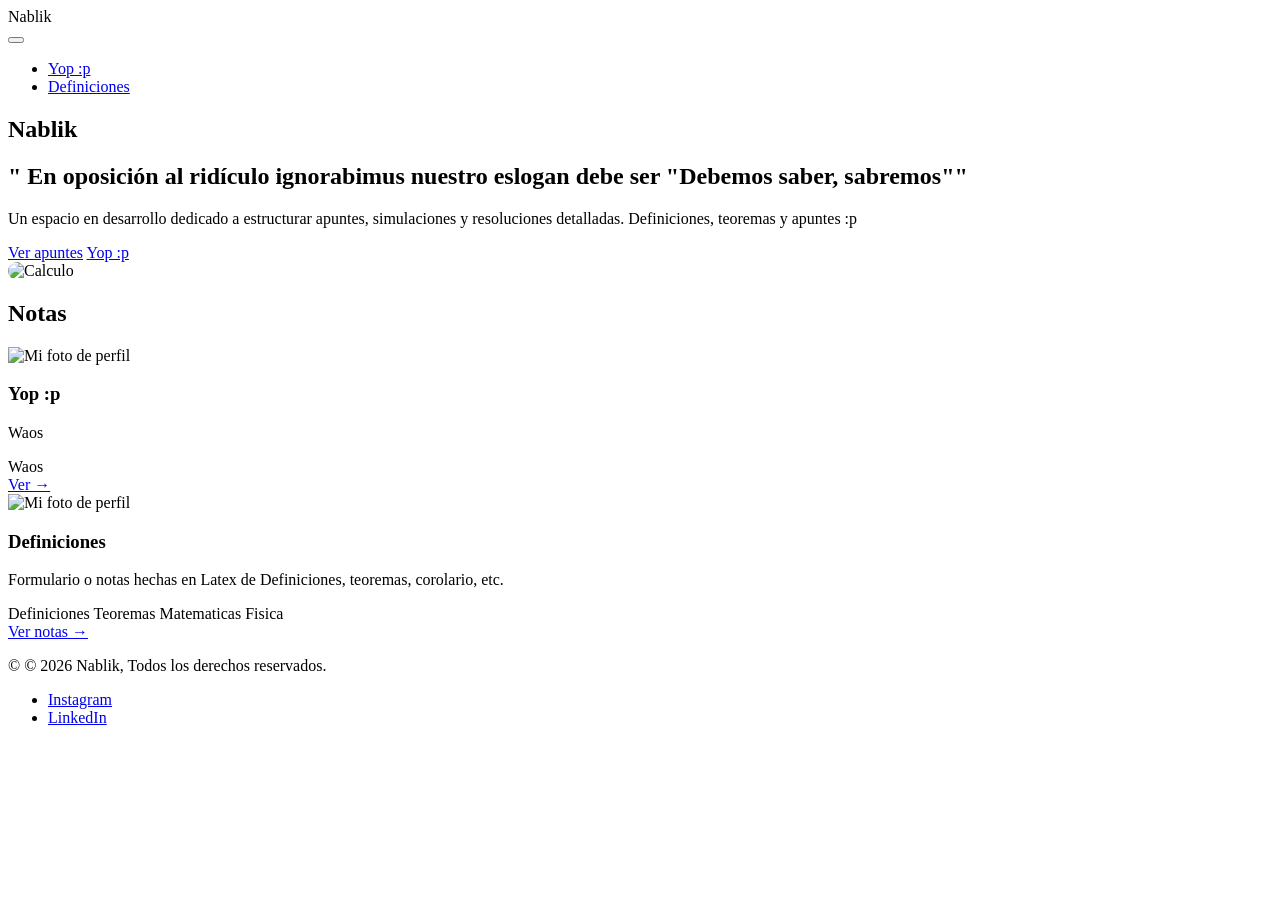
==== commit 6d34f16d: "Add files via upload Esqueleto del proyecto" ====
--- a/index.html
+++ b/index.html
@@ -1,157 +1,104 @@
 <!DOCTYPE html>
 <html lang="es">
 <head>
-  <meta charset="UTF-8" />
-  <meta name="viewport" content="width=device-width, initial-scale=1.0" />
-  <title>Nablik</title>
-  <link rel="stylesheet" href="style.css" />
-  <!-- Google Fonts: Cinzel (display) + Outfit (body) -->
-  <link rel="preconnect" href="https://fonts.googleapis.com" />
-  <link rel="preconnect" href="https://fonts.gstatic.com" crossorigin />
-  <link href="https://fonts.googleapis.com/css2?family=Cinzel:wght@400;600;700&family=Outfit:wght@300;400;500&display=swap" rel="stylesheet" />
+    <meta charset="UTF-8">
+    <meta name="viewport" content="width=device-width, initial-scale=1.0">
+    <title>Nablik</title>
+    <link rel="stylesheet" href="css/style.css">
+    <link href="https://fonts.googleapis.com/css2?family=Inter:wght@400;600;800&display=swap" rel="stylesheet">
 </head>
 <body>
 
-  <!-- ===================== CANVAS: COSMIC BACKGROUND ===================== -->
-  <canvas id="starfield"></canvas>
-
-  <!-- ===================== NAVIGATION ===================== -->
-  <header class="site-header">
-    <a href="#home" class="logo">Nablik</a>
-
-    <!-- Hamburger Button -->
-    <button class="hamburger" id="hamburger" aria-label="Abrir menú" aria-expanded="false">
-      <span class="bar"></span>
-      <span class="bar"></span>
-      <span class="bar"></span>
-    </button>
-
-    <!-- Navigation Menu -->
-    <nav class="nav-menu" id="navMenu" aria-hidden="true">
-      <ul>
-        <li><a href="#home"        class="nav-link" data-index="01">Inicio</a></li>
-        <li><a href="#definiciones" class="nav-link" data-index="02">Definiciones</a></li>
-        <li><a href="#yop"          class="nav-link" data-index="03">Yop :p</a></li>
-      </ul>
+    <nav class="navbar">
+        <div class="logo">Nablik</div>
+        
+        <button class="menu-toggle" aria-label="Abrir menú">
+            <span class="bar"></span>
+            <span class="bar"></span>
+            <span class="bar"></span>
+        </button>
+        
+        <ul class="nav-links">
+            <li><a href="yop.html">Yop :p</a></li>
+            <li><a href="definiciones.html">Definiciones</a></li>
+        </ul>
     </nav>
 
-    <!-- Overlay backdrop -->
-    <div class="nav-overlay" id="navOverlay"></div>
-  </header>
-
-  <!-- ===================== MAIN CONTENT ===================== -->
-  <main>
-
-    <!-- ── HERO ──────────────────────────────────────────── -->
-    <section id="home" class="hero">
-      <div class="hero-content">
-        <p class="hero-eyebrow">Bienvenido al universo de</p>
-        <h1 class="hero-title">Nablik</h1>
-        <p class="hero-subtitle">
-          Un espacio donde las ideas cobran forma entre el código y el cosmos.
-        </p>
-        <a href="#definiciones" class="cta-btn">Explorar &darr;</a>
-      </div>
+    <!HERO SECTION>
+    <section class="hero">
+        <div class="hero-content">
+            <h1><span>Nablik</span></h1>
+            <h2>" En oposición al ridículo ignorabimus nuestro eslogan debe ser "Debemos saber, sabremos""</h2>
+            <p>Un espacio en desarrollo dedicado a estructurar apuntes, simulaciones y resoluciones detalladas. Definiciones, teoremas y apuntes :p</p>
+            
+            <div class="hero-buttons">
+                <a href="definiciones.html" class="btn btn-primary">Ver apuntes</a>
+                <a href="yop.html" class="btn btn-outline">Yop :p</a>
+            </div>
+        </div>
+        <div class="hero-image">
+            <img src="../assets/hero.jpeg" alt="Calculo" style="width: 100%; height: auto; border-radius: 24px;"> 
+        </div>
     </section>
 
-    <!-- ── SECTIONS GRID ─────────────────────────────────── -->
-    <section class="sections-grid">
+    <!SECCION de Division >
+    <section class="portfolio-section">
+        <h2 class="section-title">Notas</h2>
+        <div class="grid-container">
+    
+            <!SECCION-Yop>
 
-      <!-- Card 1: Definiciones -->
-      <article id="definiciones" class="card" data-section="01">
-        <!-- Image placeholder -->
-        <div class="card-image">
-          <div class="card-image-placeholder">
-            <svg viewBox="0 0 24 24" fill="none" stroke="currentColor" stroke-width="1" aria-hidden="true">
-              <path d="M12 2L2 7l10 5 10-5-10-5zM2 17l10 5 10-5M2 12l10 5 10-5"/>
-            </svg>
-            <!-- Replace the <svg> above with an <img src="..."> for a real image -->
-          </div>
+            <article id="yop" class="card">
+                <div class="card-img">
+                        <img src="assets/yop.jpeg" alt="Mi foto de perfil" style="width: 100%; height: 100%; object-fit: cover;">
+                        </div>
+                <div class="card-info">
+                    <h3>Yop :p</h3>
+                    <p>Waos</p>
+                    <div class="tags">
+                        <span>Waos</span>
+                    </div>
+                    <a href="yop.html" class="btn-link">Ver &rarr;</a>
+                </div>
+            </article>
+
+            <!SECCION Definiciones>
+            <article id="definiciones" class="card">
+                <div class="card-img">
+                        <img src="assets/definiciones.jpeg" alt="Mi foto de perfil" style="width: 100%; height: 100%; object-fit: cover;">
+                        </div>
+                <div class="card-info">
+                    <h3>Definiciones</h3>
+                    <p>Formulario o notas hechas en Latex de Definiciones, teoremas, corolario, etc.</p>
+                    <div class="tags">
+                        <span>Definiciones</span>
+                        <span>Teoremas</span>
+                        <span>Matematicas</span>
+                        <span>Fisica</span>
+                    </div>
+                    <a href="definiciones.html" class="btn-link">Ver notas &rarr;</a>
+                </div>
+            </article>
+
         </div>
+    </section>
 
-        <!-- Card body -->
-        <div class="card-body">
-          <span class="card-tag">Sección 01</span>
-          <h2 class="card-title">Definiciones</h2>
-          <p class="card-text">
-            Explora el glosario de conceptos, términos y definiciones que dan forma
-            a este universo. Un punto de referencia siempre accesible.
-          </p>
-          <a href="#definiciones" class="card-btn">
-            <span>Ver más</span>
-            <svg viewBox="0 0 24 24" fill="none" stroke="currentColor" stroke-width="2" aria-hidden="true">
-              <path d="M5 12h14M12 5l7 7-7 7"/>
-            </svg>
-          </a>
+    <!Footer-------------------------->
+    <footer>
+       <div class="footer-container">
+            <p>&copy; © 2026 Nablik, Todos los derechos reservados.</p>
+            
+            <ul class="social-links">
+                <li>
+                    <a href="https://www.instagram.com/jonah.sc9?igsh=MTZnbDZtczJla3U5cg==" target="_blank" rel="noopener noreferrer">Instagram</a>
+                </li>
+                <li>
+                    <a href="https://linkedin.com/in/tu-perfil" target="_blank" rel="noopener noreferrer">LinkedIn</a>
+                </li>
+            </ul>
         </div>
-      </article>
+    </footer>
 
-      <!-- Card 2: Yop -->
-      <article id="yop" class="card" data-section="02">
-        <!-- Image placeholder -->
-        <div class="card-image">
-          <div class="card-image-placeholder">
-            <svg viewBox="0 0 24 24" fill="none" stroke="currentColor" stroke-width="1" aria-hidden="true">
-              <circle cx="12" cy="8" r="4"/>
-              <path d="M4 20c0-4 3.6-7 8-7s8 3 8 7"/>
-            </svg>
-            <!-- Replace the <svg> above with an <img src="..."> for a real image -->
-          </div>
-        </div>
-
-        <!-- Card body -->
-        <div class="card-body">
-          <span class="card-tag">Sección 02</span>
-          <h2 class="card-title">Yop :p</h2>
-          <p class="card-text">
-            Un rincón personal. Aquí viven mis pensamientos, proyectos en curso
-            y todo aquello que no cabe en ninguna otra categoría.
-          </p>
-          <a href="#yop" class="card-btn">
-            <span>Ver más</span>
-            <svg viewBox="0 0 24 24" fill="none" stroke="currentColor" stroke-width="2" aria-hidden="true">
-              <path d="M5 12h14M12 5l7 7-7 7"/>
-            </svg>
-          </a>
-        </div>
-      </article>
-
-    </section><!-- /sections-grid -->
-
-  </main>
-
-  <!-- ===================== FOOTER ===================== -->
-  <footer class="site-footer">
-    <p class="footer-copy">&copy; <span id="year"></span> Nablik &mdash; Hecho con curiosidad.</p>
-
-    <nav class="footer-social" aria-label="Redes sociales">
-      <!-- Instagram -->
-      <a href="https://instagram.com" target="_blank" rel="noopener" aria-label="Instagram" class="social-icon">
-        <svg viewBox="0 0 24 24" fill="none" stroke="currentColor" stroke-width="1.5" stroke-linecap="round" stroke-linejoin="round">
-          <rect x="2" y="2" width="20" height="20" rx="5" ry="5"/>
-          <circle cx="12" cy="12" r="4"/>
-          <circle cx="17.5" cy="6.5" r="0.5" fill="currentColor" stroke="none"/>
-        </svg>
-      </a>
-
-      <!-- LinkedIn -->
-      <a href="https://linkedin.com" target="_blank" rel="noopener" aria-label="LinkedIn" class="social-icon">
-        <svg viewBox="0 0 24 24" fill="none" stroke="currentColor" stroke-width="1.5" stroke-linecap="round" stroke-linejoin="round">
-          <path d="M16 8a6 6 0 0 1 6 6v7h-4v-7a2 2 0 0 0-2-2 2 2 0 0 0-2 2v7h-4v-7a6 6 0 0 1 6-6z"/>
-          <rect x="2" y="9" width="4" height="12"/>
-          <circle cx="4" cy="4" r="2"/>
-        </svg>
-      </a>
-
-      <!-- GitHub -->
-      <a href="https://github.com" target="_blank" rel="noopener" aria-label="GitHub" class="social-icon">
-        <svg viewBox="0 0 24 24" fill="none" stroke="currentColor" stroke-width="1.5" stroke-linecap="round" stroke-linejoin="round">
-          <path d="M9 19c-5 1.5-5-2.5-7-3m14 6v-3.87a3.37 3.37 0 0 0-.94-2.61c3.14-.35 6.44-1.54 6.44-7A5.44 5.44 0 0 0 20 4.77 5.07 5.07 0 0 0 19.91 1S18.73.65 16 2.48a13.38 13.38 0 0 0-7 0C6.27.65 5.09 1 5.09 1A5.07 5.07 0 0 0 5 4.77a5.44 5.44 0 0 0-1.5 3.78c0 5.42 3.3 6.61 6.44 7A3.37 3.37 0 0 0 9 18.13V22"/>
-        </svg>
-      </a>
-    </nav>
-  </footer>
-
-  <script src="script.js"></script>
+    <script src="script.js"></script>
 </body>
-</html>
+</html>
